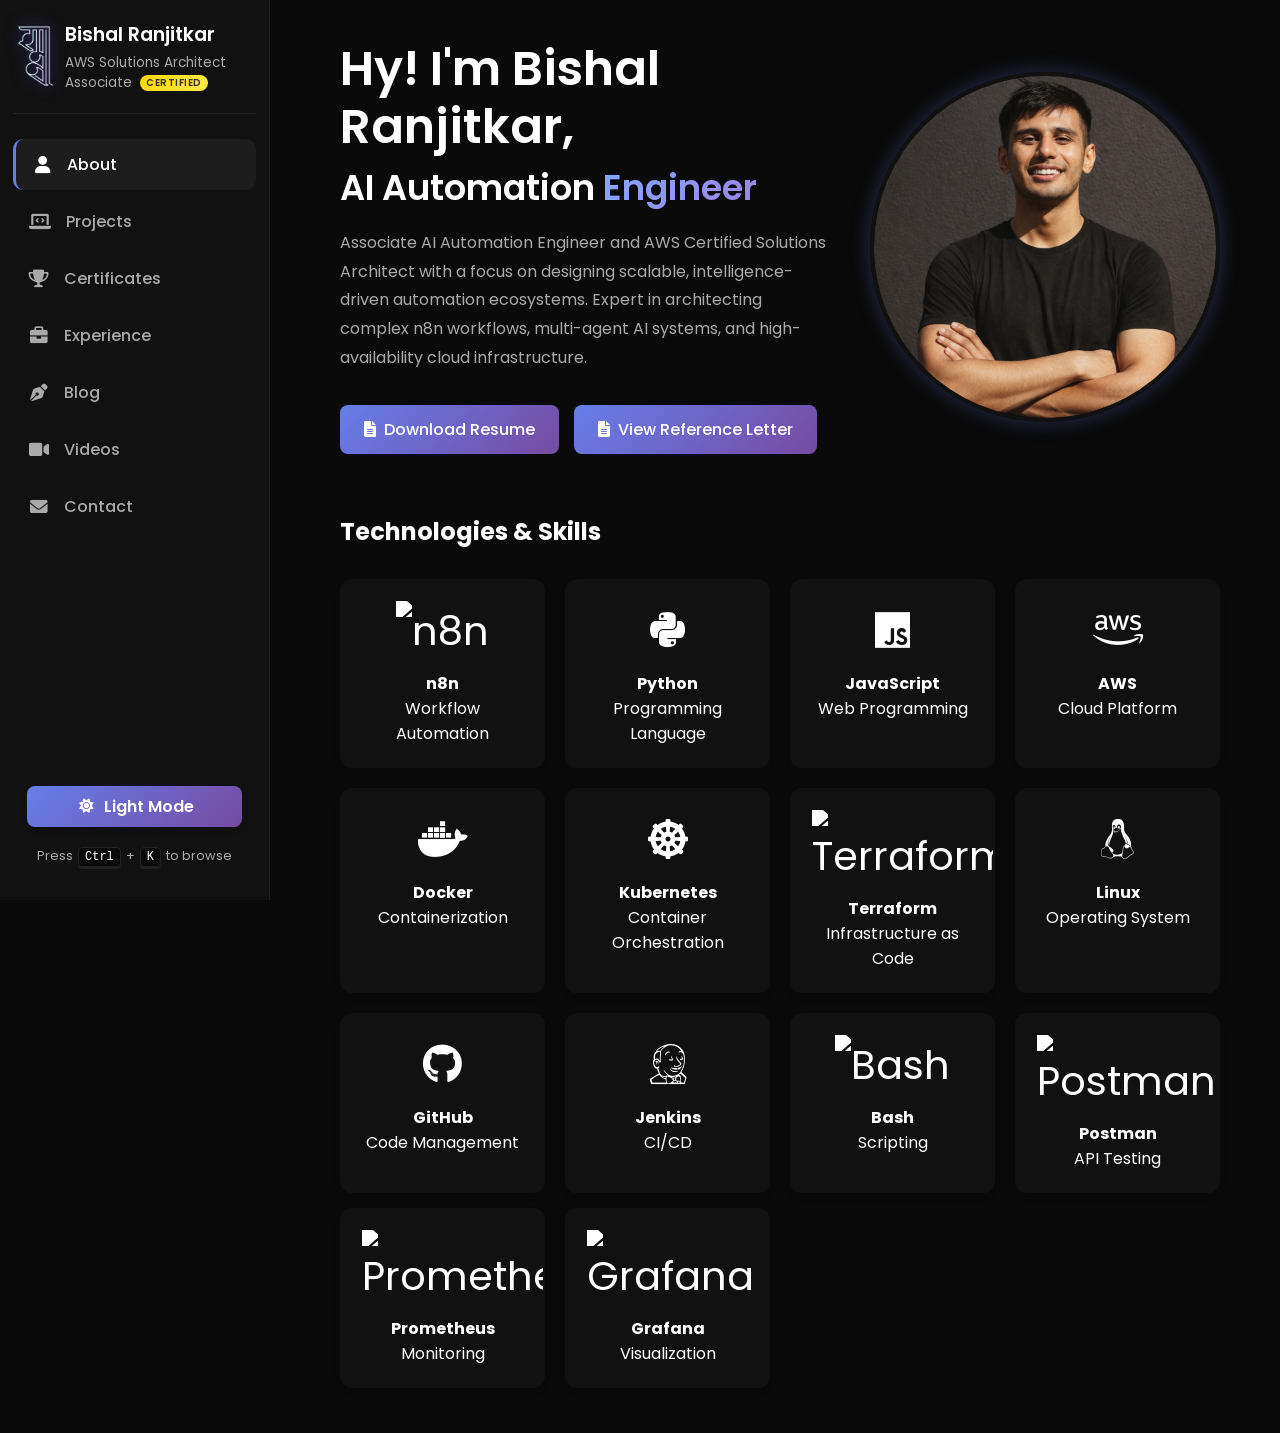
==== index.html @ 252f48b5 "made logo clicable" ====
<!DOCTYPE html>
<html lang="en" data-theme="dark">

<head>
  <meta charset="UTF-8" />
  <meta name="viewport" content="width=device-width, initial-scale=1.0" />
  <title>Bishal Ranjitkar - Portfolio</title>
  <link rel="preconnect" href="https://fonts.googleapis.com" />
  <link rel="preconnect" href="https://fonts.gstatic.com" crossorigin />
  <link href="https://fonts.googleapis.com/css2?family=Poppins:wght@300;400;500;600;700&display=swap"
    rel="stylesheet" />
  <link rel="icon" type="image/png" href="images/devops.png" />
  <link rel="stylesheet" href="https://cdnjs.cloudflare.com/ajax/libs/font-awesome/6.0.0-beta3/css/all.min.css" />
  <link rel="stylesheet" href="https://cdn.jsdelivr.net/npm/bootstrap-icons@1.11.3/font/bootstrap-icons.min.css" />
  <link href="https://cdn.jsdelivr.net/npm/@n8n/chat/dist/style.css" rel="stylesheet" />
  <link rel="stylesheet" href="style.css">
</head>

<body>
  <div class="container">
    <div class="mobile-menu-toggle">
      <button type="button" class="mobile-home-title" aria-label="Go to home">Bishal Ranjitkar</button>
      <i class="fa-solid fa-bars menu-icon" role="button" tabindex="0" aria-label="Open menu"></i>
    </div>

    <nav class="sidebar">
      <a href="#about" class="profile" aria-label="Go to home">
        <img src="images/logo.png" alt="Logo" class="profile-logo" />
        <div class="profile-info">
          <h2>Bishal Ranjitkar</h2>
          <p>AWS Solutions Architect Associate <span class="certified-tag">Certified</span></p>
        </div>
      </a>

      <div class="nav-item active" data-section="about" aria-label="About">
        <i class="fa-solid fa-user icon"></i>About
      </div>
      <div class="nav-item" data-section="projects" aria-label="Projects">
        <i class="fa-solid fa-laptop-code icon"></i>Projects
      </div>

      <div class="nav-item" data-section="certificates" aria-label="Certificates">
        <i class="fa-solid fa-trophy icon"></i>Certificates
      </div>
      <div class="nav-item" data-section="experience" aria-label="Experience">
        <i class="fa-solid fa-briefcase icon"></i>Experience
      </div>
      <div class="nav-item" data-section="blog" aria-label="Blog">
        <i class="fa-solid fa-pen-nib icon"></i>Blog
      </div>
      <div class="nav-item" data-section="videos" aria-label="Videos">
        <i class="fa-solid fa-video icon"></i>Videos
      </div>
      <div class="nav-item" data-section="contact" aria-label="Contact">
        <i class="fa-solid fa-envelope icon"></i>Contact
      </div>

      <div class="nav-item" id="theme-toggle">
        <i class="bi bi-brightness-high-fill icon"></i>
        <span id="theme-text">Light Mode</span>
      </div>

      <div class="sidebar-footer">
        <p>Press <kbd>Ctrl</kbd> + <kbd>K</kbd> to browse</p>
      </div>

    </nav>

    <main class="main-content">
      <section id="about" class="section active">
        <div class="hero">
          <div class="hero-text">
            <h1>
              <span class="intro-line">Hy! I'm Bishal Ranjitkar,</span><br />
              <span class="title-line">AI Automation <span class="highlight">Engineer</span></span>
            </h1>
            <p>
              Associate AI Automation Engineer and AWS Certified Solutions Architect with a focus on designing scalable,
              intelligence-driven automation ecosystems. Expert in architecting complex n8n workflows, multi-agent AI
              systems, and high-availability cloud infrastructure.

            </p>
            <div class="hero-buttons">
              <a href="docs/Bishal Ranjitkar resume.pdf" class="btn btn-primary" target="_blank"
                rel="noopener noreferrer">
                <i class="fa-solid fa-file-lines"></i> Download Resume
              </a>

              <a href="docs/reference_letter.pdf" class="btn btn-primary" target="_blank" rel="noopener noreferrer">
                <i class="fa-solid fa-file-lines"></i> View Reference Letter
              </a>
            </div>
          </div>
          <img src="images/bishal.png" alt="Bishal Ranjitkar" class="hero-image" />
        </div>

        <div class="skills-section">
          <h3>Technologies & Skills</h3>
          <div class="skills-grid">

          </div>
        </div>
      </section>

      <section id="projects" class="section">
        <div class="section-header">
          <h2>Featured Projects</h2>
          <p>
            A collection of my recent work showcasing various technologies and
            creative solutions.
          </p>
        </div>

        <div class="projects-grid" id="projects-container">

        </div>
        <div class="load-more-btn" id="load-more-projects">
          <button>Load More</button>
        </div>
      </section>

      <section id="blog" class="section">
        <div class="section-header">
          <h2>Latest Blog Posts</h2>
          <p>Thoughts, tutorials, and insights from my development journey.</p>
        </div>

        <div class="blog-grid" id="blog-container">

        </div>
        <div class="load-more-btn" id="load-more-blog">
          <button>Load More</button>
        </div>
      </section>

      <section id="videos" class="section">
        <div class="section-header">
          <h2>Videos & Tutorials</h2>
          <p>Tutorials, news, and insights shared across various platforms.</p>
        </div>

        <div class="videos-grid" id="videos-container">

        </div>
        <div class="load-more-btn" id="load-more-videos">
          <button>Load More</button>
        </div>
      </section>

      <section id="experience" class="section">
        <div class="section-header">
          <h2>Work Experience</h2>
          <p>
            My professional journey and the amazing teams I've worked with.
          </p>
        </div>

        <div id="experience-container"></div>
      </section>

      <section id="certificates" class="section">
        <div class="section-header">
          <h2>Certifications</h2>
          <p>
            Professional certifications and achievements that validate my
            technical expertise.
          </p>
        </div>
        <div class="certificates-grid" id="certificates-container">

        </div>

        <div class="load-more-btn" id="load-more-certificates">
          <button>Load More</button>
        </div>
      </section>

      <section id="contact" class="section">
        <div class="section-header">
          <h2>Get In Touch</h2>
          <p>
            Let's connect and discuss opportunities, collaborations, or just
            chat about technology!
          </p>
        </div>

        <div class="contact-grid">

        </div>
      </section>
    </main>
  </div>

  <div class="skill-modal" id="skillModal">
    <div class="modal-content">
      <span class="close-modal">&times;</span>
      <div id="modalIcon" class="modal-icon"></div>
      <h3 id="modalTitle">Skill Title</h3>
      <p id="modalDescription">Skill description here.</p>
    </div>
  </div>

  <!-- Certificate Modal -->
  <div class="cert-modal" id="certModal">
    <div class="modal-content">
      <span class="close-modal">&times;</span>
      <h3 id="certModalTitle">Certificate Title</h3>
      <div class="cert-modal-issuer" id="certModalIssuer">Issuer Name</div>
      <div class="cert-modal-date" id="certModalDate">Issued Date</div>
      <div class="cert-modal-image-container">
        <img id="certModalImage" src="" alt="Certificate" />
      </div>
      <div class="cert-modal-buttons">
        <a id="certVerifyBtn" href="#" target="_blank" class="btn btn-primary">
          <i class="fa-solid fa-check-circle"></i> Verify Certificate
        </a>
      </div>
    </div>
  </div>

  <div class="cmd-overlay" id="cmdOverlay">
    <div class="cmd-palette">
      <input type="text" id="cmdInput" placeholder="Search or run a command..." />
      <div id="cmdList"></div>
    </div>
  </div>

  <script type="module">
    import { createChat } from 'https://cdn.jsdelivr.net/npm/@n8n/chat/dist/chat.bundle.es.js';

    createChat({
      webhookUrl: 'https://automation.recruitnepal.com/webhook/30bc5365-c735-4a92-a64c-c45c4dd62fd1/chat',
      title: 'Chat with Bishal\'s AI',
      subtitle: 'Ask me anything about my work!',
      initialMessages: [
        'Hi there! 👋 I\'m Bishal\'s AI assistant. How can I help you today?'
      ],
      showWelcomeScreen: true,
    });
  </script>
  <script src="script.js"></script>
  <div class="chat-label">AI chatbot here! 👋</div>
</body>

</html>
---- style.css ----
* {
  margin: 0;
  padding: 0;
  box-sizing: border-box;
}

/* --- THEME VARIABLES --- */
:root {
  /* Default Dark Mode */
  --bg-color: #0a0a0a;
  --secondary-bg: #111;
  --border-color: #222;
  --text-color: #fff;
  --secondary-text: #aaa;
  --highlight-color: #667eea;
  /* Button Gradient (Standard) */
  --accent-gradient: linear-gradient(135deg, #667eea 0%, #764ba2 100%);
  /* Text Gradient (Brighter for Dark Mode visibility) */
  --text-gradient: linear-gradient(135deg, #84a9ff 0%, #9c82e6 100%);
  --card-hover-shadow: rgba(118, 75, 162, 0.5);
  --button-text: #fff;
  /* n8n Chat Variables (WhatsApp Green Theme) */
  --chat--color--primary: #128C7E;
  --chat--color--secondary: #25D366;
  --chat--background-color: var(--bg-color);
  --chat--header--background: linear-gradient(135deg, #25D366 0%, #128C7E 100%);
  --chat--header--color: #fff;
  --chat--message--bot--background: var(--secondary-bg);
  --chat--message--bot--color: var(--text-color);
  --chat--message--user--background: #25D366;
  --chat--message--user--color: #fff;
  --chat--toggle--background: linear-gradient(135deg, #25D366 0%, #128C7E 100%);
  --chat--toggle--color: #fff;
  --chat--font-family: "Poppins", sans-serif;
}


/* Light Mode Overrides */
[data-theme="light"] {
  --bg-color: #f8f9fa;
  --secondary-bg: #ffffff;
  --border-color: #e2e8f0;
  --text-color: #2d3748;
  --secondary-text: #4a5568;
  --highlight-color: #4f46e5;
  /* In Light Mode, Text matches Button exactly */
  --accent-gradient: linear-gradient(135deg, #4f46e5 0%, #7c3aed 100%);
  --text-gradient: var(--accent-gradient);
  --card-hover-shadow: rgba(79, 70, 229, 0.2);
  --button-text: #fff;

  /* n8n Chat Variables (Light Override) */
  --chat--background-color: var(--bg-color);
  --chat--message--bot--background: var(--secondary-bg);
  --chat--message--message-bot--color: var(--text-color);
}

body {
  font-family: "Poppins", sans-serif;
  background-color: var(--bg-color);
  color: var(--text-color);
  overflow-x: hidden;
  transition: background-color 0.3s ease, color 0.3s ease;
}

.container {
  display: flex;
  min-height: 100vh;
}

.sidebar {
  width: 270px;
  background-color: var(--secondary-bg);
  padding: 20px 0;
  border-right: 1px solid var(--border-color);
  position: fixed;
  height: 100vh;
  overflow-y: auto;
  display: flex;
  flex-direction: column;
  align-items: center;
  transition: transform 0.3s ease-in-out, background-color 0.3s ease, border-color 0.3s ease;
}

.profile,
.nav-item:not(#theme-toggle) {
  width: 90%;
}

a.profile {
  text-decoration: none;
  color: inherit;
  cursor: pointer;
}

a.profile:focus-visible {
  outline: 2px solid var(--highlight-color);
  outline-offset: 4px;
  border-radius: 8px;
}

.profile {
  display: flex;
  align-items: center;
  margin-bottom: 25px;
  /* Added more space below profile */
  padding-bottom: 20px;
  border-bottom: 1px solid var(--border-color);
}

.profile-logo {
  width: 45px;
  height: 65px;
  /* Fixed height to match text roughly */
  object-fit: contain;
  margin-right: -8px;
  /* Pull text slightly closer if needed, or adjust */
  filter: drop-shadow(0 0 8px rgba(79, 70, 229, 0.8));
}

[data-theme="light"] .profile-logo {
  /* Use invert to make white text black, then apply a strong color filter to get the purple/blue brand color */
  filter: invert(30%) sepia(90%) saturate(3000%) hue-rotate(240deg) brightness(90%) contrast(110%);
}

.profile-info {
  flex: 1;
  margin-left: 15px;
}

.profile-info h2 {
  font-size: 1.2rem;
  font-weight: 600;
  margin-bottom: 4px;
}

.profile-info p {
  font-size: 0.85rem;
  color: var(--secondary-text);
}

.profile-info .certified-tag {
  margin-left: 4px;
  padding: 1px 6px;
  font-size: 0.6rem;
}

.nav-item {
  display: flex;
  align-items: center;
  padding: 13px 16px;
  margin-bottom: 6px;
  border-radius: 10px;
  cursor: pointer;
  transition: all 0.3s ease;
  font-size: 1rem;
  font-weight: 500;
  width: 90%;
  color: var(--secondary-text);
}

.nav-item:hover {
  background-color: rgba(255, 255, 255, 0.05);
  transform: translateX(4px);
  color: var(--text-color);
}

[data-theme="light"] .nav-item:hover {
  background-color: rgba(0, 0, 0, 0.05);
}

.nav-item.active {
  background-color: rgba(255, 255, 255, 0.05);
  color: var(--text-color);
  border-left: 3px solid var(--highlight-color);
}

[data-theme="light"] .nav-item.active {
  background-color: rgba(0, 0, 0, 0.05);
}

.nav-item .icon {
  margin-right: 15px;
  font-size: 1.1rem;
  min-width: 20px;
  text-align: center;
}

/* --- THEME TOGGLE BUTTON STYLES --- */
#theme-toggle {
  margin-top: auto;
  /* Push to bottom */
  margin-bottom: 20px;
  /* Space from bottom edge */
  width: 80%;
  /* Slightly narrower than full width for button look */
  background: var(--accent-gradient);
  /* Gradient background */
  color: #fff !important;
  /* Force white text */
  border: none;
  border-radius: 8px;
  /* Rounded corners */
  justify-content: center;
  /* Center text */
  padding: 8px 16px;
  align-self: center;
  /* Center in sidebar */
  box-shadow: 0 4px 6px rgba(0, 0, 0, 0.1);
  font-weight: 600;
}

#theme-toggle:hover {
  transform: translateY(-2px);
  box-shadow: 0 5px 15px rgba(102, 126, 234, 0.4);
  background: var(--accent-gradient);
  color: #fff;
}

#theme-toggle .icon {
  color: #fff !important;
  margin-right: 8px;
  font-size: 0.9rem;
}

[data-theme="light"] #theme-toggle:hover {
  background: var(--accent-gradient);
  color: #fff;
}

/* --- SIDEBAR FOOTER (CTRL + K Hint) --- */
.sidebar-footer {
  padding-bottom: 15px;
  width: 100%;
  text-align: center;
  font-size: 0.8rem;
  color: var(--secondary-text);
}

.sidebar-footer kbd {
  background-color: var(--bg-color);
  border: 1px solid var(--border-color);
  border-radius: 4px;
  padding: 2px 6px;
  font-family: "Consolas", monospace;
  font-size: 0.75rem;
  box-shadow: 0 2px 0 var(--border-color);
  margin: 0 2px;
  color: var(--text-color);
}

.main-content {
  flex: 1;
  margin-left: 280px;
  padding: 40px 60px;
  transition: margin-left 0.3s ease;
}

.section {
  display: none;
  animation: fadeIn 0.8s ease-in-out;
  scroll-margin-top: 80px;
}

.section.active {
  display: block;
}

@keyframes fadeIn {
  from {
    opacity: 0;
    transform: translateY(20px);
  }

  to {
    opacity: 1;
    transform: translateY(0);
  }
}

@keyframes float {
  0% {
    transform: translateY(0);
  }

  50% {
    transform: translateY(20px);
  }

  100% {
    transform: translateY(0);
  }
}

.hero {
  display: flex;
  align-items: center;
  justify-content: space-between;
  margin-bottom: 60px;
  gap: 40px;
  flex-wrap: wrap-reverse;
}

.hero-text {
  flex: 1;
  min-width: 300px;
}

.hero h1 {
  font-size: 3rem;
  font-weight: 600;
  line-height: 1.2;
  margin-bottom: 1rem;
}

.hero h1 .intro-line {
  font-size: 3rem;
}

.hero h1 .title-line {
  font-size: 2.2rem;
  display: inline-block;
  margin-top: 0.3rem;

}

/* UPDATED: Uses --text-gradient for brightness control */
.hero .highlight {
  background: var(--text-gradient);
  -webkit-background-clip: text;
  -webkit-text-fill-color: transparent;
  background-clip: text;
}

.hero p {
  font-size: 1rem;
  color: var(--secondary-text);
  line-height: 1.8;
  max-width: 600px;
  margin-bottom: 2rem;
  text-align: left;
}

.hero-buttons {
  display: flex;
  gap: 15px;
  margin-top: 2rem;
  flex-wrap: wrap;
}

.btn {
  display: inline-flex;
  align-items: center;
  padding: 12px 24px;
  border-radius: 8px;
  font-weight: 500;
  text-decoration: none;
  transition: all 0.3s ease;
  font-size: 1rem;
}

.btn i {
  margin-right: 8px;
}

.btn-primary {
  background: var(--accent-gradient);
  color: #fff;
  border: none;
}

.btn-secondary {
  background-color: transparent;
  border: 2px solid var(--highlight-color);
  color: var(--highlight-color);
}

.btn-primary:hover {
  box-shadow: 0 5px 15px rgba(102, 126, 234, 0.4);
  transform: translateY(-2px);
}

.btn-secondary:hover {
  background-color: var(--highlight-color);
  color: #fff;
  transform: translateY(-2px);
}

.hero-image {
  width: 350px;
  height: 350px;
  border-radius: 50%;
  object-fit: cover;
  border: 4px solid var(--secondary-bg);
  box-shadow: 0 0 20px rgba(102, 126, 234, 0.3);
  animation: float 4s ease-in-out infinite;
}

.skills-section {
  margin-top: 60px;
}

.skills-section h3 {
  font-size: 1.5rem;
  margin-bottom: 30px;
  color: var(--text-color);
}

.skills-grid {
  display: grid;
  grid-template-columns: repeat(4, 1fr);
  gap: 20px;
}

.skill-card {
  background-color: var(--secondary-bg);
  padding: 20px;
  border-radius: 12px;
  border: 2px solid transparent;
  text-align: center;
  cursor: pointer;
  position: relative;
  transition: all 0.3s ease;
  z-index: 0;
  overflow: hidden;
  box-shadow: 0 4px 6px rgba(0, 0, 0, 0.1);
}

.skill-card::before {
  content: "";
  position: absolute;
  inset: 0;
  border-radius: 12px;
  padding: 2px;
  background: linear-gradient(135deg, #667eea, #764ba2);
  -webkit-mask: linear-gradient(#fff 0 0) content-box,
    linear-gradient(#fff 0 0);
  -webkit-mask-composite: xor;
  mask: linear-gradient(#fff 0 0) content-box,
    linear-gradient(#fff 0 0);
  mask-composite: exclude;
  mask-composite: exclude;
  z-index: -1;
  opacity: 0;
  transition: opacity 0.4s ease;
}

.skill-card:hover::before {
  opacity: 1;
}

.skill-card:hover {
  transform: translateY(-5px);
  box-shadow: 0 0 25px var(--card-hover-shadow);
}

.skill-card .icon {
  font-size: 2.5rem;
  margin-bottom: 10px;
  transition: transform 0.3s ease;
}

[data-theme="dark"] .skill-card .icon i,
[data-theme="dark"] .skill-card .icon img {
  filter: brightness(0) invert(1);
}

[data-theme="light"] .skill-card .icon i,
[data-theme="light"] .skill-card .icon img {
  filter: brightness(0);
  color: #000;
}

.skill-card:hover .icon {
  transform: scale(1.1);
}

.skill-modal {
  display: none;
  position: fixed;
  top: 0;
  left: 0;
  right: 0;
  bottom: 0;
  background: rgba(0, 0, 0, 0.7);
  justify-content: center;
  align-items: center;
  z-index: 2000;
  padding: 20px;
}

.skill-modal.active {
  display: flex;
  animation: simpleFade 0.3s ease;
}

.modal-content {
  background-color: var(--secondary-bg);
  border-radius: 16px;
  padding: 30px;
  max-width: 500px;
  width: 100%;
  text-align: center;
  position: relative;
  border: none;
  overflow: hidden;
  z-index: 0;
  box-shadow: 0 0 25px var(--card-hover-shadow);
  animation: simpleFade 0.3s ease;
  color: var(--text-color);
}

.modal-icon {
  font-size: 5rem;
  /* Increased from 3rem */
  margin-bottom: 20px;
  display: flex;
  justify-content: center;
  align-items: center;
  transition: transform 0.3s ease;
}

.modal-icon img,
.modal-icon svg {
  width: 80px;
  /* Force image scaling */
  height: 80px;
}

[data-theme="dark"] .modal-icon i,
[data-theme="dark"] .modal-icon img {
  filter: brightness(0) invert(1);
}

[data-theme="light"] .modal-icon i,
[data-theme="light"] .modal-icon img {
  filter: brightness(0);
  color: #000;
}

.modal-content h3 {
  font-size: 1.5rem;
  margin-bottom: 10px;
}

.modal-content p {
  color: var(--secondary-text);
  font-size: 0.95rem;
  line-height: 1.6;
}

/* --- CERTIFICATE MODAL STYLES --- */
.cert-modal {
  display: none;
  position: fixed;
  top: 0;
  left: 0;
  right: 0;
  bottom: 0;
  background: rgba(0, 0, 0, 0.8);
  justify-content: center;
  align-items: center;
  z-index: 2000;
  padding: 20px;
}

.cert-modal.active {
  display: flex;
  animation: simpleFade 0.3s ease;
}

.cert-modal .modal-content {
  max-width: 500px;
  max-height: 85vh;
  overflow-y: auto;
}

.cert-modal-issuer {
  color: var(--highlight-color);
  font-weight: 500;
  margin-bottom: 5px;
}

.cert-modal-date {
  font-size: 0.85rem;
  color: var(--secondary-text);
  margin-bottom: 20px;
}

.cert-modal-image-container {
  width: 100%;
  margin-bottom: 25px;
  background: #000;
  border-radius: 8px;
  overflow: hidden;
  border: 1px solid var(--border-color);
}

.cert-modal-image-container img {
  width: 100%;
  height: auto;
  max-height: 350px;
  display: block;
  object-fit: contain;
}

.cert-modal-buttons {
  display: flex;
  justify-content: center;
}

.close-modal {
  position: absolute;
  top: 12px;
  right: 16px;
  font-size: 1.3rem;
  color: var(--secondary-text);
  cursor: pointer;
  transition: color 0.2s ease;
}

.close-modal:hover {
  color: var(--highlight-color);
}

@keyframes slideUp {
  from {
    transform: translateY(20px);
    opacity: 0;
  }

  to {
    transform: translateY(0);
    opacity: 1;
  }
}

@keyframes simpleFade {
  from {
    opacity: 0;
  }

  to {
    opacity: 1;
  }
}

.projects-grid,
.certificates-grid,
.blog-grid {
  display: grid;
  grid-template-columns: repeat(auto-fit, minmax(320px, 1fr));
  gap: 30px;
  margin-top: 30px;
}

.project-card.hidden,
.certificate-card.hidden,
.blog-card.hidden {
  display: none;
}

.project-card,
.certificate-card,
.blog-card {
  background-color: var(--secondary-bg);
  border-radius: 15px;
  overflow: hidden;
  border: 1px solid var(--border-color);
  transition: all 0.4s ease;
  cursor: pointer;
  text-decoration: none;
  color: inherit;
  display: flex;
  flex-direction: column;
  height: 100%;
  position: relative;
  box-shadow: 0 4px 6px rgba(0, 0, 0, 0.05);
}

.project-card {
  cursor: default;
}

.project-card:hover,
.certificate-card:hover,
.blog-card:hover {
  transform: translateY(-8px);
  border-color: var(--highlight-color);
  box-shadow: 0 20px 40px rgba(0, 0, 0, 0.1);
}

.project-image {
  width: 100%;
  height: 200px;
  display: flex;
  align-items: center;
  justify-content: center;
  position: relative;
  overflow: hidden;
  background-color: #000;
}

.project-image img {
  width: 100%;
  height: 100%;
  object-fit: cover;
  transition: transform 0.4s ease;
}

.project-card>a {
  display: block;
  text-decoration: none;
  color: inherit;
}

.project-card>a:hover .project-image img {
  transform: scale(1.05);
}

.project-content {
  padding: 25px;
  display: flex;
  flex-direction: column;
  flex-grow: 1;
}

.project-title {
  font-size: 1.25rem;
  font-weight: 600;
  margin-bottom: 10px;
}

.project-description {
  font-size: 0.875rem;
  color: var(--secondary-text);
  line-height: 1.6;
  margin-bottom: 15px;
  flex-grow: 1;
}

.project-tech {
  display: flex;
  flex-wrap: wrap;
  gap: 8px;
}

.tech-tag {
  background-color: var(--bg-color);
  border: 1px solid var(--border-color);
  color: var(--secondary-text);
  padding: 4px 12px;
  border-radius: 20px;
  font-size: 0.75rem;
  white-space: nowrap;
}

.project-buttons {
  display: flex;
  gap: 10px;
  margin-top: 15px;
  padding-top: 15px;
  border-top: 1px solid var(--border-color);
}

.btn-small {
  padding: 8px 16px;
  font-size: 0.85rem;
  flex-grow: 1;
  justify-content: center;
}

.blog-grid {
  display: grid;
  grid-template-columns: repeat(auto-fit, minmax(280px, 1fr));
  gap: 30px;
  margin-top: 30px;
}

.blog-card {
  background-color: var(--secondary-bg);
  border-radius: 12px;
  padding: 25px;
  border: 1px solid var(--border-color);
  transition: all 0.3s ease;
  cursor: pointer;
  display: flex;
  flex-direction: column;
  height: 100%;
}

.blog-card:hover {
  transform: translateY(-5px);
  border-color: var(--highlight-color);
}

.blog-date {
  color: var(--highlight-color);
  font-size: 0.75rem;
  margin-bottom: 10px;
}

.blog-title {
  font-size: 1.125rem;
  font-weight: 600;
  margin-bottom: 12px;
  line-height: 1.3;
}

.blog-excerpt {
  color: var(--secondary-text);
  font-size: 0.875rem;
  line-height: 1.5;
  margin-bottom: 15px;
  flex-grow: 1;
}

.read-more {
  color: var(--highlight-color);
  font-size: 0.8125rem;
  text-decoration: none;
  font-weight: 500;
  display: inline-block;
  margin-top: auto;
}

.videos-grid {
  display: grid;
  grid-template-columns: repeat(auto-fit, minmax(300px, 1fr));
  gap: 30px;
  margin-top: 30px;
}

.video-card {
  background-color: var(--secondary-bg);
  border-radius: 15px;
  overflow: hidden;
  border: 1px solid var(--border-color);
  transition: all 0.4s ease;
  display: flex;
  flex-direction: column;
  height: 100%;
}

.video-card:hover {
  transform: translateY(-8px);
  border-color: var(--highlight-color);
  box-shadow: 0 20px 40px rgba(0, 0, 0, 0.1);
}

.video-image {
  position: relative;
  width: 100%;
  height: 200px;
  overflow: hidden;
  background-color: #000;
}

.video-image img {
  width: 100%;
  height: 100%;
  object-fit: cover;
  transition: transform 0.4s ease;
}

.video-card:hover .video-image img {
  transform: scale(1.05);
}

.video-overlay {
  position: absolute;
  top: 0;
  left: 0;
  width: 100%;
  height: 100%;
  background: rgba(0, 0, 0, 0.4);
  display: flex;
  justify-content: center;
  align-items: center;
  opacity: 0;
  transition: opacity 0.3s ease;
}

.video-card:hover .video-overlay {
  opacity: 1;
}

.video-overlay i {
  color: #fff;
  font-size: 3rem;
  filter: drop-shadow(0 0 10px rgba(0, 0, 0, 0.5));
}

.video-platform-tag {
  position: absolute;
  bottom: 10px;
  left: 10px;
  background: rgba(0, 0, 0, 0.7);
  color: #fff;
  padding: 4px 10px;
  border-radius: 6px;
  font-size: 0.75rem;
  display: flex;
  align-items: center;
  gap: 6px;
  z-index: 2;
  backdrop-filter: blur(4px);
  border: 1px solid rgba(255, 255, 255, 0.1);
}

.video-platform-tag i {
  font-size: 0.9rem;
}

.video-content {
  padding: 20px;
  display: flex;
  flex-direction: column;
  flex-grow: 1;
}

.video-type-tag {
  color: var(--highlight-color);
  font-size: 0.75rem;
  font-weight: 600;
  text-transform: uppercase;
  letter-spacing: 1px;
  margin-bottom: 8px;
}

.video-title {
  font-size: 1.2rem;
  font-weight: 600;
  margin-bottom: 10px;
  line-height: 1.4;
}

.video-description {
  font-size: 0.9rem;
  color: var(--secondary-text);
  line-height: 1.6;
}

.experience-timeline {
  margin-top: 30px;
  position: relative;
  padding-left: 20px;
}

.experience-timeline::before {
  content: "";
  position: absolute;
  top: 0;
  left: 27px;
  width: 2px;
  height: 100%;
  background: linear-gradient(180deg, var(--highlight-color) 0%, var(--border-color) 100%);
  animation: timelineGrow 1s ease-out forwards;
  transform-origin: top;
}

@keyframes timelineGrow {
  from {
    transform: scaleY(0);
    opacity: 0;
  }

  to {
    transform: scaleY(1);
    opacity: 1;
  }
}

.timeline-item {
  display: flex;
  margin-bottom: 50px;
  position: relative;
  opacity: 0;
  transform: translateY(30px) scale(0.95);
  transition: opacity 0.6s ease, transform 0.6s ease;
}

.timeline-item.animate-in {
  opacity: 1;
  transform: translateY(0) scale(1);
}



.timeline-item:nth-child(1) {
  transition-delay: 0.1s;
}

.timeline-item:nth-child(2) {
  transition-delay: 0.2s;
}

.timeline-item:nth-child(3) {
  transition-delay: 0.3s;
}

.timeline-dot {
  width: 14px;
  height: 14px;
  background-color: var(--highlight-color);
  border-radius: 50%;
  position: absolute;
  left: 20px;
  top: 6px;
  z-index: 2;
  border: 3px solid var(--bg-color);
  transition: all 0.3s ease;
  box-shadow: 0 0 0 0 rgba(102, 126, 234, 0.4);
}

.timeline-item:hover .timeline-dot {
  transform: scale(1.2);
  box-shadow: 0 0 0 8px rgba(102, 126, 234, 0.1);
  animation: dotPulse 1.5s ease-in-out infinite;
}

@keyframes dotPulse {

  0%,
  100% {
    box-shadow: 0 0 0 0 rgba(102, 126, 234, 0.4);
  }

  50% {
    box-shadow: 0 0 0 12px rgba(102, 126, 234, 0);
  }
}

.timeline-content {
  flex: 1;
  padding-left: 40px;
}

.job-title {
  font-size: 1.3rem;
  font-weight: 600;
  margin-bottom: 8px;
  color: var(--text-color);
  display: flex;
  align-items: center;
  gap: 10px;
  flex-wrap: wrap;
}

.job-type-tag {
  display: inline-block;
  background: linear-gradient(135deg, rgba(102, 126, 234, 0.15), rgba(118, 75, 162, 0.15));
  color: var(--highlight-color);
  padding: 4px 12px;
  border-radius: 20px;
  font-size: 0.7rem;
  font-weight: 600;
  text-transform: uppercase;
  letter-spacing: 0.5px;
  border: 1px solid var(--highlight-color);
}

.company {
  color: var(--highlight-color);
  font-size: 1.05rem;
  margin-bottom: 8px;
  font-weight: 500;
}

.job-duration {
  color: var(--secondary-text);
  font-size: 0.875rem;
  margin-bottom: 20px;
  font-weight: 400;
}

.job-description {
  color: var(--secondary-text);
  line-height: 1.6;
  font-size: 0.9rem;
}

.job-description-list {
  list-style: none;
  padding: 0;
  margin: 0;
  max-height: 0;
  opacity: 0;
  overflow: hidden;
  transition: max-height 0.5s ease-in-out, opacity 0.4s ease-in-out, margin-top 0.3s ease;
}

/* Expanded state - reveal description */
.timeline-item.expanded .job-description-list {
  max-height: 600px;
  opacity: 1;
  margin-top: 15px;
}

.job-bullet {
  color: var(--secondary-text);
  line-height: 1.8;
  font-size: 0.95rem;
  margin-bottom: 12px;
  padding-left: 24px;
  position: relative;
  opacity: 0;
  transform: translateX(-20px);
  animation: bulletFadeIn 0.5s ease forwards;
}

.job-bullet::before {
  content: "▸";
  position: absolute;
  left: 0;
  color: var(--highlight-color);
  font-weight: bold;
  font-size: 1.1rem;
}

@keyframes bulletFadeIn {
  from {
    opacity: 0;
    transform: translateX(-20px);
  }

  to {
    opacity: 1;
    transform: translateX(0);
  }
}

/* Ensure bullets animate when parent is visible */
.timeline-item.animate-in .job-bullet {
  animation: bulletFadeIn 0.5s ease forwards;
}

/* Expand/Collapse Indicator */
.expand-indicator {
  position: absolute;
  right: 15px;
  top: 10px;
  color: var(--highlight-color);
  font-size: 0.75rem;
  opacity: 0.6;
  transition: transform 0.3s ease, opacity 0.3s ease;
  pointer-events: none;
}

.timeline-item:hover .expand-indicator {
  opacity: 1;
}

.timeline-item.expanded .expand-indicator {
  transform: rotate(180deg);
}



.certificates-grid {
  display: grid;
  grid-template-columns: repeat(auto-fit, minmax(320px, 1fr));
  gap: 30px;
  margin-top: 30px;
}

.certificate-card {
  background-color: var(--secondary-bg);
  border-radius: 15px;
  border: 1px solid var(--border-color);
  transition: all 0.4s ease;
  cursor: pointer;
  text-decoration: none;
  color: inherit;
  display: flex;
  flex-direction: column;
  height: 100%;
  position: relative;
  padding: 30px;
  overflow: hidden;
}

.certificate-card:hover {
  transform: translateY(-8px);
  border-color: var(--highlight-color);
  box-shadow: 0 20px 40px rgba(0, 0, 0, 0.1);
}

.certificate-card::before {
  content: "";
  position: absolute;
  top: 0;
  left: 0;
  right: 0;
  height: 4px;
  background: var(--accent-gradient);
}

.certificate-header {
  display: flex;
  align-items: center;
  gap: 20px;
  margin-bottom: 20px;
}

.certificate-icon {
  width: 60px;
  height: 60px;
  background: var(--accent-gradient);
  border-radius: 15px;
  display: flex;
  align-items: center;
  justify-content: center;
  font-size: 2rem;
  flex-shrink: 0;
}

.certificate-info {
  flex: 1;
  display: flex;
  flex-direction: column;
}

.certificate-info h3 {
  font-size: 1.25rem;
  font-weight: 600;
  margin-bottom: 5px;
  color: var(--text-color);
}

.certified-tag {
  display: inline-block;
  background: linear-gradient(135deg, #ffd700 0%, #ffed4e 100%);
  color: #333;
  padding: 2px 8px;
  border-radius: 12px;
  font-size: 0.7rem;
  font-weight: 600;
  text-transform: uppercase;
  letter-spacing: 0.5px;
  margin-left: 2px;
  vertical-align: middle;
}

.certificate-issuer {
  color: var(--highlight-color);
  font-size: 0.9rem;
  font-weight: 500;
}

.certificate-date {
  color: var(--secondary-text);
  font-size: 0.8rem;
  margin-bottom: 20px;
}

.certificate-description {
  color: var(--secondary-text);
  font-size: 0.9rem;
  line-height: 1.6;
  margin-bottom: 25px;
  flex-grow: 1;
}

.certificate-skills {
  display: flex;
  flex-wrap: wrap;
  gap: 8px;
  margin-bottom: 20px;
  line-height: 1.2;
}

.certificate-skill-tag {
  background-color: var(--bg-color);
  color: var(--secondary-text);
  padding: 6px 14px;
  border-radius: 20px;
  font-size: 0.75rem;
  white-space: nowrap;
}

.certificate-links {
  display: flex;
  gap: 12px;
  margin-top: auto;
  padding-top: 15px;
  border-top: 1px solid var(--border-color);
}

.certificate-link {
  padding: 10px 18px;
  background-color: var(--bg-color);
  color: var(--text-color);
  text-decoration: none;
  border-radius: 8px;
  font-size: 0.8rem;
  transition: all 0.3s ease;
  display: flex;
  align-items: center;
  gap: 8px;
}

.certificate-link:hover {
  background-color: var(--highlight-color);
  color: #fff;
}

.certificate-badge {
  position: absolute;
  top: 20px;
  right: 20px;
  background: linear-gradient(135deg, #ffd700 0%, #ffed4e 100%);
  color: #333;
  padding: 5px 10px;
  border-radius: 6px;
  font-size: 0.7rem;
  font-weight: 600;
  text-transform: uppercase;
  letter-spacing: 0.5px;
}

.contact-grid {
  display: grid;
  grid-template-columns: repeat(auto-fit, minmax(220px, 1fr));
  gap: 20px;
  margin-top: 30px;
}

.contact-card {
  background-color: var(--secondary-bg);
  padding: 30px;
  border-radius: 15px;
  border: 1px solid var(--border-color);
  text-align: center;
  transition: all 0.3s ease;
  cursor: pointer;
  text-decoration: none;
  color: inherit;
  display: flex;
  flex-direction: column;
  align-items: center;
}

.contact-card:hover {
  transform: translateY(-8px);
  border-color: var(--highlight-color);
  box-shadow: 0 15px 30px rgba(102, 126, 234, 0.1);
}

.contact-card .icon {
  font-size: 2.5rem;
  margin-bottom: 20px;
  display: block;
  background: var(--accent-gradient);
  -webkit-background-clip: text;
  -webkit-text-fill-color: transparent;
  background-clip: text;
}

.contact-card .icon i {
  color: var(--text-color);
  background: none;
  -webkit-background-clip: unset;
  -webkit-text-fill-color: var(--text-color);
  background-clip: unset;
}

.contact-card h4 {
  font-size: 1.125rem;
  margin-bottom: 10px;
  font-weight: 600;
}

.contact-card p {
  color: var(--secondary-text);
  font-size: 0.875rem;
}

.section-header {
  margin-bottom: 40px;
}

.section-header h2 {
  font-size: 2.25rem;
  font-weight: 500;
  margin-bottom: 15px;
}

.section-header p {
  font-size: 1.125rem;
  color: var(--secondary-text);
  max-width: 600px;
}

.load-more-btn {
  display: flex;
  justify-content: center;
  margin-top: 40px;
}

.load-more-btn button {
  background: var(--secondary-bg);
  color: var(--highlight-color);
  border: 2px solid var(--highlight-color);
  padding: 12px 24px;
  border-radius: 8px;
  font-weight: 500;
  cursor: pointer;
  transition: all 0.3s ease;
  font-size: 1rem;
}

.load-more-btn button:hover {
  background: var(--highlight-color);
  color: #fff;
}

.mobile-menu-toggle {
  display: none;
}

.certificate-image-container img {
  display: block;
  width: 100%;
  height: auto;
  border-radius: 8px;
  box-shadow: 0 4px 10px rgba(0, 0, 0, 0.2);
}

/* --- COMMAND PALETTE STYLES (Updated for High Z-Index) --- */
.cmd-overlay {
  display: none;
  position: fixed;
  inset: 0;
  background: rgba(0, 0, 0, 0.6);
  backdrop-filter: blur(3px);
  justify-content: center;
  align-items: flex-start;
  padding-top: 10vh;
  z-index: 9999;
  /* Ensure top visibility */
  animation: fadeIn 0.2s ease;
}

.cmd-overlay.open {
  display: flex !important;
}

.cmd-palette {
  width: 500px;
  max-width: 90%;
  background: var(--secondary-bg);
  border: 1px solid var(--border-color);
  padding: 15px;
  border-radius: 12px;
  box-shadow: 0 20px 50px rgba(0, 0, 0, 0.3);
  display: flex;
  flex-direction: column;
}

#cmdInput {
  width: 100%;
  background: transparent;
  border: none;
  border-bottom: 1px solid var(--border-color);
  color: var(--text-color);
  font-size: 1rem;
  padding: 10px 5px;
  margin-bottom: 10px;
  font-family: inherit;
}

#cmdInput:focus {
  outline: none;
  border-bottom-color: var(--highlight-color);
}

#cmdList {
  max-height: 300px;
  overflow-y: auto;
}

.cmd-item {
  padding: 12px 15px;
  cursor: pointer;
  color: var(--secondary-text);
  border-radius: 8px;
  transition: all 0.2s ease;
  font-size: 0.95rem;
  display: flex;
  align-items: center;
  justify-content: space-between;
}

.cmd-item:hover {
  background-color: var(--bg-color);
  color: var(--text-color);
  padding-left: 20px;
}

.cmd-shortcut {
  font-size: 0.7rem;
  opacity: 0.5;
  border: 1px solid var(--border-color);
  padding: 2px 6px;
  border-radius: 4px;
}

@media (max-width: 1024px) {
  .container {
    flex-direction: column;
  }

  .mobile-menu-toggle {
    display: flex;
    position: fixed;
    top: 0;
    left: 0;
    width: 100%;
    height: 60px;
    background-color: var(--secondary-bg);
    border-bottom: 1px solid var(--border-color);
    z-index: 1001;
    justify-content: space-between;
    align-items: center;
    padding: 0 20px;
    cursor: default;
    font-weight: 600;
    gap: 12px;
  }

  .mobile-home-title {
    flex: 1;
    text-align: left;
    margin: 0;
    padding: 0;
    border: none;
    background: none;
    font: inherit;
    font-weight: 600;
    color: var(--text-color);
    cursor: pointer;
    min-width: 0;
  }

  .mobile-home-title:focus-visible {
    outline: 2px solid var(--highlight-color);
    outline-offset: 2px;
    border-radius: 4px;
  }

  .mobile-menu-toggle .menu-icon {
    font-size: 1.5rem;
    transition: transform 0.3s;
    cursor: pointer;
    flex-shrink: 0;
    padding: 8px;
    margin: -8px -8px -8px 0;
  }

  .sidebar {
    /* Sidebar settings: 60% width, right side */
    width: 60%;
    /* FIXED: Calculated height to fit exactly in viewport below the header */
    height: calc(100vh - 60px);
    min-height: 0;
    /* Reset min-height so it doesn't force overflow */
    position: fixed;
    top: 60px;
    left: auto;
    right: 0;
    padding: 0;
    /* Add padding at bottom to ensure button is safe */
    padding-bottom: 20px;
    z-index: 1000;
    background-color: var(--secondary-bg);
    border-right: none;
    border-left: 1px solid var(--border-color);
    box-shadow: -5px 0 15px rgba(0, 0, 0, 0.5);
    transform: translateX(100%);
    opacity: 0;
    pointer-events: none;
    transition: transform 0.3s ease-out, opacity 0.3s ease-out;
    overflow-x: hidden;
  }

  .sidebar.open {
    transform: translateX(0);
    opacity: 1;
    pointer-events: auto;
    overflow-y: auto;
  }

  /* Ensure profile and other nav items are centered in mobile view */
  .profile,
  .nav-item:not(#theme-toggle) {
    width: 100%;
  }

  .nav-item {
    width: 100%;
    padding: 15px 25px;
    margin-bottom: 0;
    /* FIX: Changed from flex-end to flex-start to align icons vertically */
    justify-content: flex-start;
    border-radius: 0;
  }

  /* --- MOBILE THEME TOGGLE UPDATE (Tightened bottom margin) --- */
  #theme-toggle {
    margin-top: 10px;
    /* Place below Contact button */
    margin-bottom: 30px;
    width: 90%;
    margin-left: auto;
    margin-right: auto;
  }

  .nav-item .icon {
    display: inline-block;
  }

  .nav-item:hover {
    transform: none;
  }

  .nav-item.active {
    border-left: 3px solid var(--highlight-color);
    border-right: none;
    border-bottom: none;
  }

  .profile {
    display: none;
  }

  /* Hide footer (Ctrl + K text) on mobile */
  .sidebar-footer {
    display: none;
  }

  .main-content {
    margin-left: 0;
    padding: 20px;
    padding-top: 80px;
  }

  .hero-buttons {
    justify-content: center;
  }
}

@media (max-width: 768px) {
  .hero {
    flex-direction: column;
    text-align: center;
  }

  .hero-text {
    margin-right: 0;
  }

  .hero p {
    text-align: center;
  }

  .hero h1 {
    font-size: 2.25rem;
  }

  .hero h1 .intro-line {
    font-size: 2.25rem;
  }

  .hero h1 .title-line {
    font-size: 1.6rem;
  }

  .hero-image {
    width: 250px;
    height: 250px;
  }

  .section-header h2 {
    font-size: 2rem;
  }

  .projects-grid,
  .blog-grid,
  .contact-grid,
  .certificates-grid {
    grid-template-columns: 1fr;
  }

  /* --- BEGIN MODIFICATION FOR HORIZONTAL BUTTONS --- */
  .job-title {
    flex-direction: column;
    align-items: flex-start;
    gap: 4px;
  }

  .hero-buttons {
    gap: 10px;
    /* Slight reduction in gap */
  }

  .hero-buttons a.btn {
    /* Force them to be side-by-side, sharing space */
    flex: 1 1 calc(50% - 10px);
    max-width: calc(50% - 10px);
    font-size: 0.9rem;
    /* Smaller text */
    padding: 10px 10px;
    /* Reduced padding */
    min-width: 140px;
    /* Minimum width to prevent them from becoming too small */
    justify-content: center;
    /* Center the content inside the button */
  }

  .hero-buttons a.btn i {
    margin-right: 5px;
    /* Reduced space before icon */
  }

  /* --- END MODIFICATION FOR HORIZONTAL BUTTONS --- */
}

@media (max-width: 500px) {
  .skills-grid {
    grid-template-columns: repeat(3, 1fr);
    gap: 10px;
  }

  .skill-card {
    padding: 15px 10px;
  }

  .skill-card h4 {
    font-size: 0.9rem;
    margin-bottom: 5px;
  }

  .skill-card p {
    font-size: 0.7rem;
  }

  .skill-card .icon {
    font-size: 2rem;
    margin-bottom: 5px;
  }
}

/* Added a more aggressive breakpoint for very small phones to ensure fit */
@media (max-width: 480px) {
  .hero-buttons a.btn {
    font-size: 0.8rem;
    /* Even smaller text for tiny screens */
    padding: 8px 8px;
    /* Further reduced padding */
    min-width: 120px;
  }
}

/* --- CHAT ICON ANIMATIONS --- */
@keyframes chat-bounce-pulse {
  0% {
    transform: translateY(0) scale(1);
    box-shadow: 0 5px 15px rgba(37, 211, 102, 0.4);
  }
  50% {
    transform: translateY(-12px) scale(1.1);
    box-shadow: 0 20px 35px rgba(37, 211, 102, 0.6);
  }
  100% {
    transform: translateY(0) scale(1);
    box-shadow: 0 5px 15px rgba(37, 211, 102, 0.4);
  }
}

/* Target the n8n chat toggle button */
.chat-window-wrapper .chat-window-toggle {
  background: linear-gradient(135deg, #25D366 0%, #128C7E 100%) !important;
  animation: chat-bounce-pulse 3s ease-in-out infinite !important;
  transition: transform 0.3s ease, background 0.3s ease, box-shadow 0.3s ease !important;
}

/* Pause animation on hover to allow standard hover effects or just for better UX */
.chat-window-wrapper .chat-window-toggle:hover {
  animation-play-state: paused !important;
  transform: scale(1.15) !important;
  background: linear-gradient(135deg, #25D366 0%, #075E54 100%) !important;
  box-shadow: 0 10px 25px rgba(37, 211, 102, 0.8) !important;
}

/* Hide "Powered by n8n" branding */
.chat-window-wrapper .chat-window-footer {
  display: none !important;
}

/* --- REFINED CHAT TOOLTIP --- */
.chat-label {
  position: fixed;
  bottom: 28px;
  right: 85px;
  background: white;
  color: #128C7E;
  padding: 6px 14px;
  border-radius: 12px;
  font-size: 0.8rem;
  font-weight: 600;
  box-shadow: 0 4px 15px rgba(0,0,0,0.15);
  z-index: 10000;
  white-space: nowrap;
  pointer-events: none;
  opacity: 0; /* Hidden by default */
  transform: translateX(10px);
  transition: opacity 0.3s ease, transform 0.3s ease;
  border: 1.5px solid #25D366;
  font-family: 'Poppins', sans-serif;
}

/* Tooltip arrow/tail */
.chat-label::after {
  content: '';
  position: absolute;
  top: 50%;
  right: -6px;
  transform: translateY(-50%) rotate(45deg);
  width: 10px;
  height: 10px;
  background: white;
  border-right: 1.5px solid #25D366;
  border-top: 1.5px solid #25D366;
}

/* Show when hovering via JS */
.chat-label.visible {
  opacity: 1;
  transform: translateX(0);
}

/* Hide chat label on mobile to keep it clean */
@media (max-width: 480px) {
  .chat-label {
    display: none;
  }
}
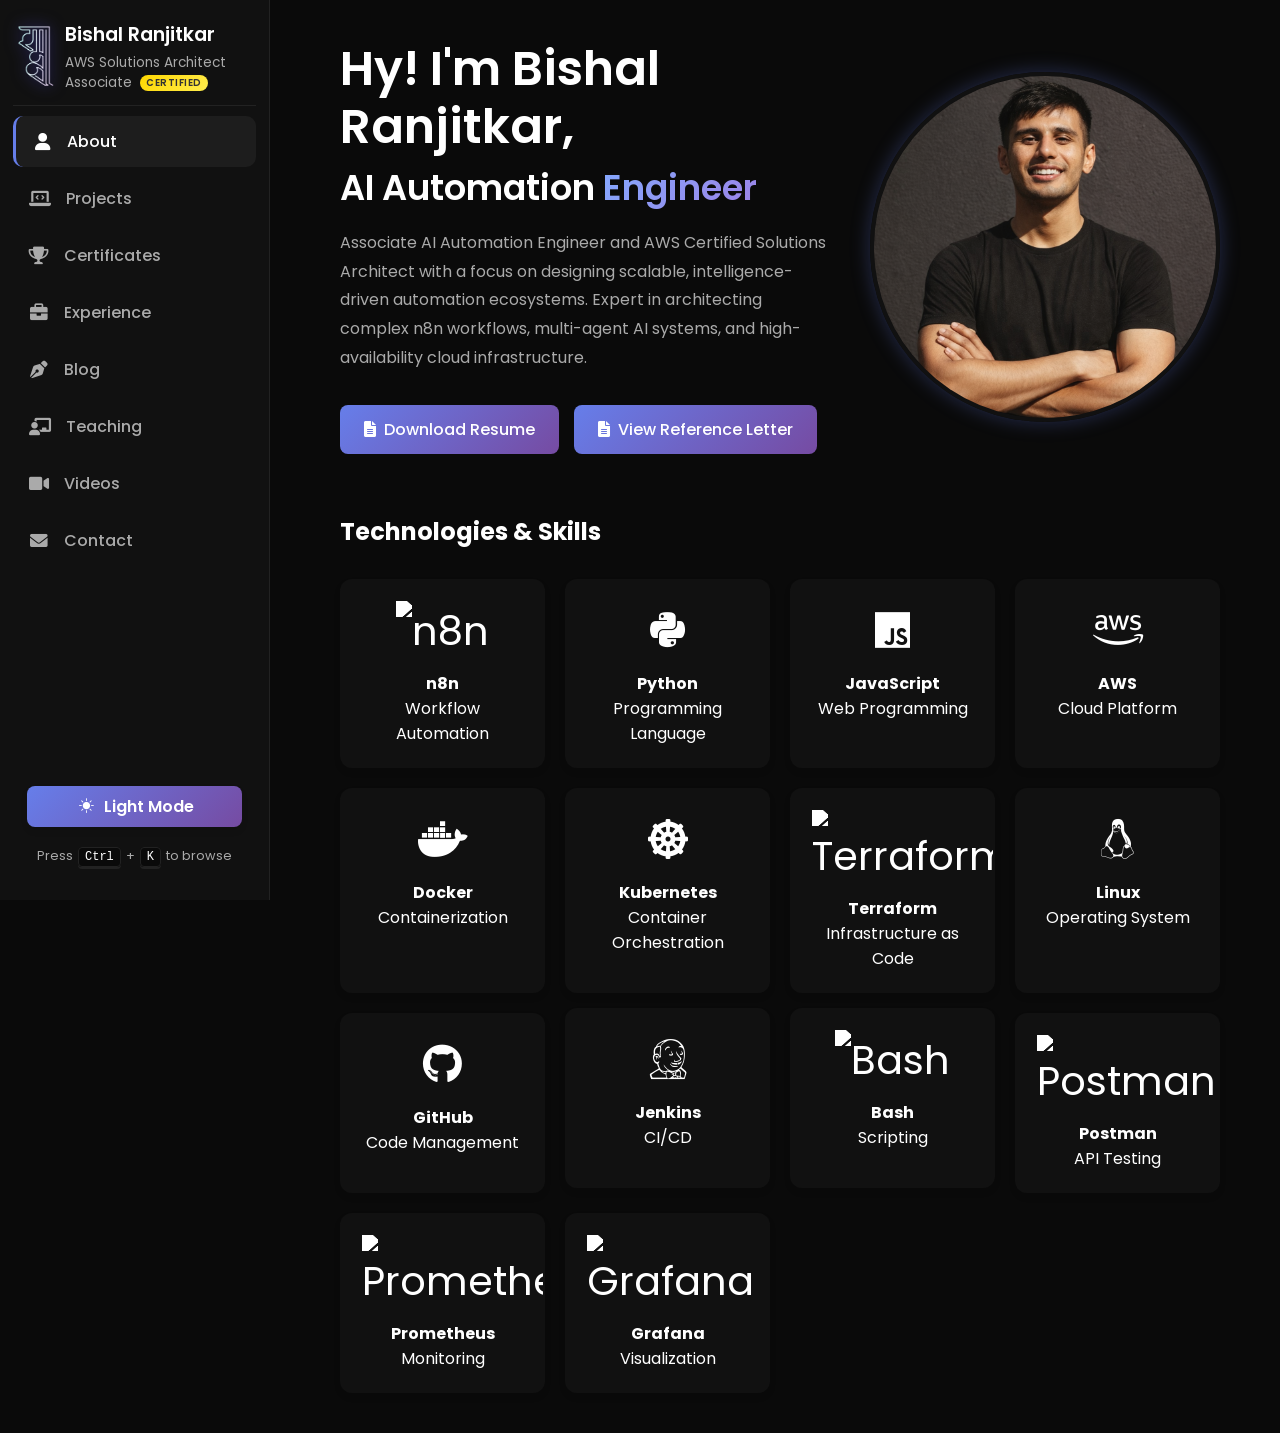
==== commit 4e40d775: "foxed" ====
--- a/index.html
+++ b/index.html
@@ -48,6 +48,9 @@
       <div class="nav-item" data-section="blog" aria-label="Blog">
         <i class="fa-solid fa-pen-nib icon"></i>Blog
       </div>
+      <div class="nav-item" data-section="teaching" aria-label="Teaching">
+        <i class="fa-solid fa-chalkboard-user icon"></i>Teaching
+      </div>
       <div class="nav-item" data-section="videos" aria-label="Videos">
         <i class="fa-solid fa-video icon"></i>Videos
       </div>
@@ -129,6 +132,20 @@
 
         </div>
         <div class="load-more-btn" id="load-more-blog">
+          <button>Load More</button>
+        </div>
+      </section>
+
+      <section id="teaching" class="section">
+        <div class="section-header">
+          <h2>Teaching & Guides</h2>
+          <p>Interactive courses and guides I built to help others learn AI, automation, and machine learning.</p>
+        </div>
+
+        <div class="blog-grid" id="teaching-container">
+
+        </div>
+        <div class="load-more-btn" id="load-more-teaching">
           <button>Load More</button>
         </div>
       </section>
--- a/style.css
+++ b/style.css
@@ -102,9 +102,8 @@
 .profile {
   display: flex;
   align-items: center;
-  margin-bottom: 25px;
-  /* Added more space below profile */
-  padding-bottom: 20px;
+  margin-bottom: 10px;
+  padding-bottom: 12px;
   border-bottom: 1px solid var(--border-color);
 }
 
@@ -184,6 +183,10 @@
   font-size: 1.1rem;
   min-width: 20px;
   text-align: center;
+}
+
+.nav-item[data-section="contact"] {
+  margin-bottom: 18px;
 }
 
 /* --- THEME TOGGLE BUTTON STYLES --- */
@@ -1608,8 +1611,8 @@
 
   /* --- MOBILE THEME TOGGLE UPDATE (Tightened bottom margin) --- */
   #theme-toggle {
-    margin-top: 10px;
-    /* Place below Contact button */
+    margin-top: 20px;
+    /* Space below Contact button */
     margin-bottom: 30px;
     width: 90%;
     margin-left: auto;
@@ -1845,4 +1848,568 @@
   .chat-label {
     display: none;
   }
+}
+
+/* --- BLOG POST PAGE --- */
+.blog-post-page {
+  --blog-body-text: #c8c8d0;
+  --blog-code-bg: #161618;
+  --blog-inline-code-bg: rgba(102, 126, 234, 0.12);
+  min-height: 100vh;
+  background-color: var(--bg-color);
+  color: var(--text-color);
+  transition: background-color 0.3s ease, color 0.3s ease;
+}
+
+[data-theme="light"] .blog-post-page {
+  --blog-body-text: #3d4858;
+  --blog-code-bg: #f1f5f9;
+  --blog-inline-code-bg: rgba(79, 70, 229, 0.08);
+}
+
+/* Header */
+.blog-post-header {
+  position: sticky;
+  top: 0;
+  z-index: 100;
+  display: flex;
+  align-items: center;
+  justify-content: space-between;
+  gap: 20px;
+  padding: 14px clamp(16px, 4vw, 32px);
+  background-color: rgba(17, 17, 17, 0.92);
+  border-bottom: 1px solid var(--border-color);
+  backdrop-filter: blur(12px);
+  -webkit-backdrop-filter: blur(12px);
+}
+
+[data-theme="light"] .blog-post-header {
+  background-color: rgba(255, 255, 255, 0.92);
+}
+
+.blog-post-brand {
+  display: flex;
+  align-items: center;
+  gap: 12px;
+  text-decoration: none;
+  color: inherit;
+  flex-shrink: 0;
+  min-width: 0;
+}
+
+.blog-post-brand:focus-visible {
+  outline: 2px solid var(--highlight-color);
+  outline-offset: 4px;
+  border-radius: 8px;
+}
+
+.blog-post-brand-logo {
+  width: 36px;
+  height: 52px;
+  object-fit: contain;
+  flex-shrink: 0;
+  filter: drop-shadow(0 0 8px rgba(79, 70, 229, 0.8));
+}
+
+[data-theme="light"] .blog-post-brand-logo {
+  filter: invert(30%) sepia(90%) saturate(3000%) hue-rotate(240deg) brightness(90%) contrast(110%);
+}
+
+.blog-post-brand-info {
+  min-width: 0;
+}
+
+.blog-post-brand-name {
+  display: block;
+  font-size: 1rem;
+  font-weight: 600;
+  line-height: 1.25;
+  margin-bottom: 2px;
+}
+
+.blog-post-brand-title {
+  font-size: 0.75rem;
+  color: var(--secondary-text);
+  line-height: 1.35;
+  margin: 0;
+}
+
+.blog-post-brand-info .certified-tag {
+  margin-left: 3px;
+  padding: 1px 5px;
+  font-size: 0.55rem;
+}
+
+.blog-post-header-actions {
+  display: flex;
+  align-items: center;
+  gap: 12px;
+  flex-shrink: 0;
+}
+
+.blog-post-back {
+  display: inline-flex;
+  align-items: center;
+  gap: 8px;
+  padding: 8px 14px;
+  border: 1px solid var(--border-color);
+  border-radius: 8px;
+  background-color: var(--bg-color);
+  color: var(--text-color);
+  text-decoration: none;
+  font-size: 0.875rem;
+  font-weight: 500;
+  transition: border-color 0.2s ease, color 0.2s ease, transform 0.2s ease;
+}
+
+.blog-post-back:hover {
+  border-color: var(--highlight-color);
+  color: var(--highlight-color);
+}
+
+.blog-post-back:focus-visible {
+  outline: 2px solid var(--highlight-color);
+  outline-offset: 2px;
+}
+
+.blog-post-back i {
+  font-size: 0.8rem;
+  color: var(--highlight-color);
+}
+
+/* Theme toggle matches sidebar #theme-toggle */
+.blog-post-theme-toggle {
+  display: inline-flex;
+  align-items: center;
+  justify-content: center;
+  gap: 8px;
+  padding: 8px 16px;
+  border: none;
+  border-radius: 8px;
+  background: var(--accent-gradient);
+  color: #fff;
+  font-family: "Poppins", sans-serif;
+  font-size: 0.875rem;
+  font-weight: 600;
+  cursor: pointer;
+  box-shadow: 0 4px 6px rgba(0, 0, 0, 0.1);
+  transition: transform 0.2s ease, box-shadow 0.2s ease;
+  white-space: nowrap;
+}
+
+.blog-post-theme-toggle:hover {
+  transform: translateY(-2px);
+  box-shadow: 0 5px 15px rgba(102, 126, 234, 0.4);
+}
+
+.blog-post-theme-toggle:focus-visible {
+  outline: 2px solid var(--highlight-color);
+  outline-offset: 2px;
+}
+
+.blog-post-theme-toggle .icon {
+  font-size: 0.9rem;
+  line-height: 1;
+}
+
+/* Article shell */
+.blog-post-container {
+  max-width: 720px;
+  margin: 0 auto;
+  padding: clamp(32px, 6vw, 56px) clamp(20px, 4vw, 28px) 80px;
+}
+
+.blog-post-meta {
+  color: var(--highlight-color);
+  font-size: 0.8125rem;
+  font-weight: 500;
+  letter-spacing: 0.02em;
+  margin-bottom: 14px;
+}
+
+.blog-post-container > h1 {
+  font-size: clamp(1.875rem, 4.5vw, 2.5rem);
+  font-weight: 700;
+  line-height: 1.2;
+  letter-spacing: -0.02em;
+  margin-bottom: 28px;
+  color: var(--text-color);
+}
+
+.blog-post-cover {
+  margin: 0 0 32px;
+  border-radius: 15px;
+  overflow: hidden;
+  border: 1px solid var(--border-color);
+  background-color: var(--secondary-bg);
+  box-shadow: 0 4px 6px rgba(0, 0, 0, 0.05);
+}
+
+.blog-post-cover img {
+  width: 100%;
+  height: auto;
+  display: block;
+}
+
+.blog-post-lead {
+  font-size: 1.125rem;
+  color: var(--blog-body-text);
+  line-height: 1.75;
+  margin-bottom: 36px;
+  padding-bottom: 28px;
+  border-bottom: 1px solid var(--border-color);
+}
+
+/* Table of contents */
+.blog-post-toc {
+  position: relative;
+  background-color: var(--secondary-bg);
+  border: 1px solid var(--border-color);
+  border-radius: 12px;
+  padding: 24px 28px;
+  margin-bottom: 44px;
+  box-shadow: 0 4px 6px rgba(0, 0, 0, 0.04);
+}
+
+.blog-post-toc::before {
+  content: "";
+  position: absolute;
+  top: 0;
+  left: 0;
+  right: 0;
+  height: 3px;
+  border-radius: 12px 12px 0 0;
+  background: var(--accent-gradient);
+}
+
+.blog-post-toc h2 {
+  font-size: 0.8125rem;
+  font-weight: 600;
+  text-transform: uppercase;
+  letter-spacing: 0.06em;
+  color: var(--text-color);
+  margin-bottom: 14px;
+}
+
+.blog-post-toc ul {
+  list-style: none;
+  padding: 0;
+  margin: 0;
+  display: grid;
+  gap: 4px;
+}
+
+.blog-post-toc li {
+  margin: 0;
+}
+
+.blog-post-toc a {
+  display: block;
+  padding: 6px 10px;
+  margin: 0 -10px;
+  border-radius: 6px;
+  color: var(--blog-body-text);
+  text-decoration: none;
+  font-size: 0.9375rem;
+  line-height: 1.5;
+  transition: color 0.2s ease, background-color 0.2s ease;
+}
+
+.blog-post-toc a:hover {
+  color: var(--highlight-color);
+  background-color: rgba(102, 126, 234, 0.08);
+}
+
+[data-theme="light"] .blog-post-toc a:hover {
+  background-color: rgba(79, 70, 229, 0.06);
+}
+
+.blog-post-toc a:focus-visible {
+  outline: 2px solid var(--highlight-color);
+  outline-offset: 1px;
+}
+
+/* Body typography */
+.blog-post-body {
+  font-size: 1.0625rem;
+  line-height: 1.78;
+}
+
+.blog-post-body h2 {
+  font-size: 1.5rem;
+  font-weight: 600;
+  line-height: 1.3;
+  margin: 48px 0 18px;
+  padding-top: 8px;
+  color: var(--text-color);
+  letter-spacing: -0.01em;
+}
+
+.blog-post-body h2:first-child {
+  margin-top: 0;
+}
+
+.blog-post-body h3 {
+  font-size: 1.125rem;
+  font-weight: 600;
+  line-height: 1.35;
+  margin: 32px 0 14px;
+  color: var(--text-color);
+}
+
+.blog-post-body p {
+  color: var(--blog-body-text);
+  font-size: inherit;
+  line-height: inherit;
+  margin-bottom: 1.25em;
+}
+
+.blog-post-body ul,
+.blog-post-body ol {
+  color: var(--blog-body-text);
+  font-size: inherit;
+  line-height: inherit;
+  margin: 0 0 1.25em 1.4em;
+  padding: 0;
+}
+
+.blog-post-body li {
+  margin-bottom: 0.5em;
+}
+
+.blog-post-body li::marker {
+  color: var(--highlight-color);
+}
+
+.blog-post-body strong {
+  color: var(--text-color);
+  font-weight: 600;
+}
+
+.blog-post-body a {
+  color: var(--highlight-color);
+  text-decoration: underline;
+  text-decoration-color: rgba(102, 126, 234, 0.4);
+  text-underline-offset: 3px;
+  transition: text-decoration-color 0.2s ease;
+}
+
+[data-theme="light"] .blog-post-body a {
+  text-decoration-color: rgba(79, 70, 229, 0.35);
+}
+
+.blog-post-body a:hover {
+  text-decoration-color: var(--highlight-color);
+}
+
+.blog-post-body a:focus-visible {
+  outline: 2px solid var(--highlight-color);
+  outline-offset: 2px;
+  border-radius: 2px;
+}
+
+/* Inline code */
+.blog-post-body code:not(pre code) {
+  font-family: "SF Mono", "Fira Code", "Cascadia Code", Consolas, monospace;
+  font-size: 0.875em;
+  padding: 0.15em 0.45em;
+  border-radius: 5px;
+  background-color: var(--blog-inline-code-bg);
+  color: var(--text-color);
+  border: 1px solid var(--border-color);
+}
+
+/* Example callouts */
+.blog-post-example {
+  background-color: var(--secondary-bg);
+  border: 1px solid var(--border-color);
+  border-left: 4px solid var(--highlight-color);
+  border-radius: 10px;
+  padding: 18px 22px;
+  margin: 20px 0 28px;
+  box-shadow: 0 2px 4px rgba(0, 0, 0, 0.04);
+}
+
+.blog-post-example .label {
+  display: inline-block;
+  font-size: 0.6875rem;
+  font-weight: 600;
+  color: #fff;
+  background: var(--accent-gradient);
+  text-transform: uppercase;
+  letter-spacing: 0.06em;
+  padding: 3px 10px;
+  border-radius: 4px;
+  margin-bottom: 10px;
+}
+
+.blog-post-example p {
+  font-size: 1rem;
+  color: var(--blog-body-text);
+  margin: 0;
+  line-height: 1.7;
+}
+
+.blog-post-example code {
+  font-family: "SF Mono", "Fira Code", Consolas, monospace;
+  font-size: 0.9375rem;
+  color: var(--text-color);
+}
+
+/* Code blocks */
+.blog-post-body pre {
+  background-color: var(--blog-code-bg);
+  border: 1px solid var(--border-color);
+  border-radius: 12px;
+  padding: 20px 22px;
+  overflow-x: auto;
+  margin: 20px 0 28px;
+  -webkit-overflow-scrolling: touch;
+}
+
+.blog-post-body pre code {
+  font-family: "SF Mono", "Fira Code", "Cascadia Code", Consolas, monospace;
+  font-size: 0.875rem;
+  color: var(--blog-body-text);
+  line-height: 1.65;
+  white-space: pre;
+  display: block;
+}
+
+/* Summary box */
+.blog-post-summary {
+  background: var(--secondary-bg);
+  border: 1px solid var(--border-color);
+  border-radius: 12px;
+  padding: 32px;
+  margin-top: 56px;
+  box-shadow: 0 4px 6px rgba(0, 0, 0, 0.04);
+}
+
+.blog-post-summary h2 {
+  margin-top: 0;
+  margin-bottom: 16px;
+  font-size: 1.375rem;
+  color: var(--text-color);
+}
+
+.blog-post-summary p,
+.blog-post-summary li {
+  color: var(--blog-body-text);
+}
+
+.blog-post-summary ul {
+  margin-bottom: 1.25em;
+}
+
+/* Footer nav */
+.blog-post-footer-nav {
+  margin-top: 48px;
+  padding-top: 28px;
+  border-top: 1px solid var(--border-color);
+}
+
+.blog-post-footer-nav a {
+  display: inline-flex;
+  align-items: center;
+  gap: 10px;
+  padding: 10px 18px;
+  border: 1px solid var(--border-color);
+  border-radius: 8px;
+  background-color: var(--secondary-bg);
+  color: var(--highlight-color);
+  text-decoration: none;
+  font-weight: 500;
+  font-size: 0.9375rem;
+  transition: border-color 0.2s ease, transform 0.2s ease, box-shadow 0.2s ease;
+}
+
+.blog-post-footer-nav a:hover {
+  border-color: var(--highlight-color);
+  transform: translateY(-2px);
+  box-shadow: 0 4px 12px rgba(102, 126, 234, 0.15);
+}
+
+.blog-post-footer-nav a:focus-visible {
+  outline: 2px solid var(--highlight-color);
+  outline-offset: 2px;
+}
+
+/* Responsive */
+@media (max-width: 640px) {
+  .blog-post-header {
+    flex-wrap: wrap;
+    gap: 12px;
+    padding: 12px 16px;
+  }
+
+  .blog-post-brand {
+    flex: 1;
+    min-width: 0;
+  }
+
+  .blog-post-brand-title {
+    font-size: 0.6875rem;
+  }
+
+  .blog-post-header-actions {
+    width: 100%;
+    justify-content: space-between;
+  }
+
+  .blog-post-back span {
+    display: none;
+  }
+
+  .blog-post-back {
+    padding: 8px 12px;
+  }
+
+  .blog-post-theme-toggle span {
+    display: none;
+  }
+
+  .blog-post-theme-toggle {
+    padding: 8px 12px;
+  }
+
+  .blog-post-container {
+    padding: 28px 16px 64px;
+  }
+
+  .blog-post-toc {
+    padding: 20px 18px;
+  }
+
+  .blog-post-body h2 {
+    font-size: 1.3rem;
+    margin-top: 40px;
+  }
+
+  .blog-post-body pre {
+    padding: 16px;
+    border-radius: 10px;
+  }
+
+  .blog-post-body pre code {
+    font-size: 0.8125rem;
+  }
+
+  .blog-post-summary {
+    padding: 24px 20px;
+  }
+}
+
+@media (prefers-reduced-motion: reduce) {
+  .blog-post-back,
+  .blog-post-theme-toggle,
+  .blog-post-footer-nav a,
+  .blog-post-toc a {
+    transition: none;
+  }
+
+  .blog-post-theme-toggle:hover,
+  .blog-post-footer-nav a:hover {
+    transform: none;
+  }
 }
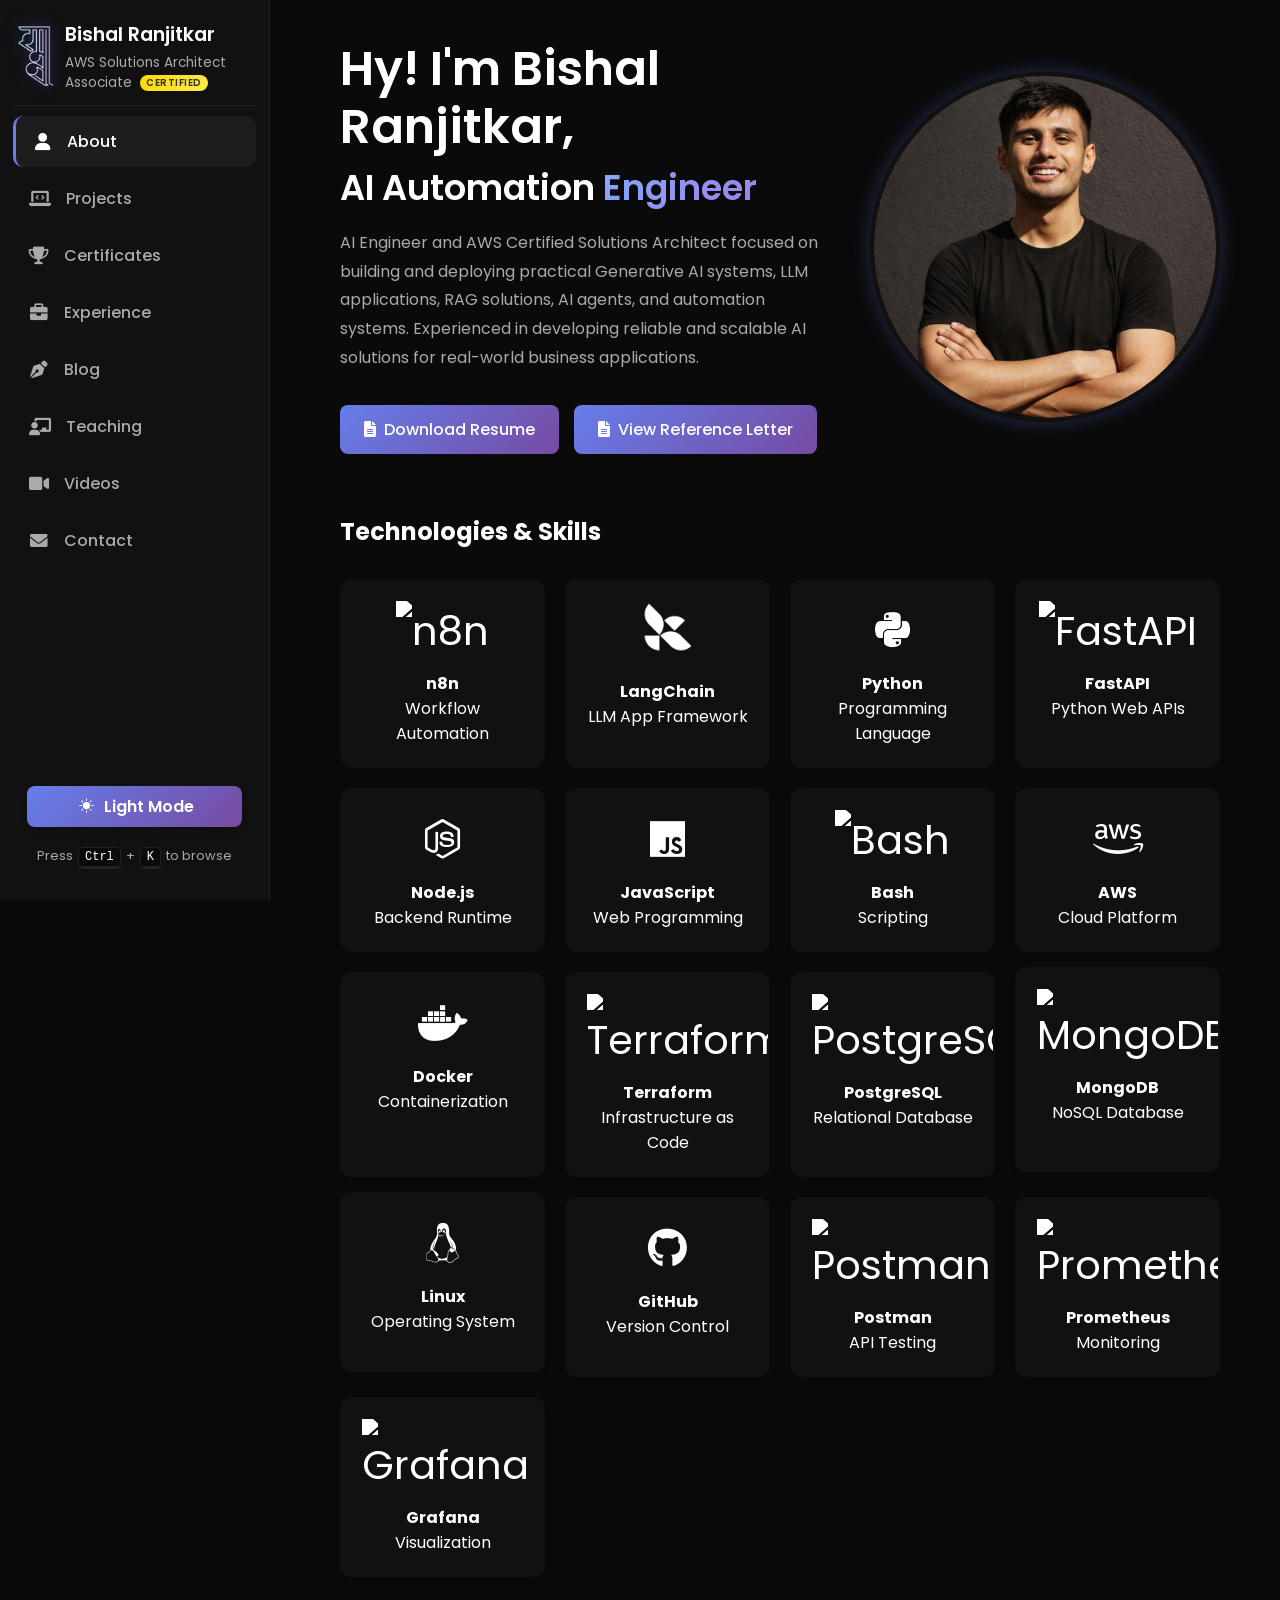
==== commit d69707b5: "new changes" ====
--- a/index.html
+++ b/index.html
@@ -78,10 +78,7 @@
               <span class="title-line">AI Automation <span class="highlight">Engineer</span></span>
             </h1>
             <p>
-              Associate AI Automation Engineer and AWS Certified Solutions Architect with a focus on designing scalable,
-              intelligence-driven automation ecosystems. Expert in architecting complex n8n workflows, multi-agent AI
-              systems, and high-availability cloud infrastructure.
-
+              AI Engineer and AWS Certified Solutions Architect focused on building and deploying practical Generative AI systems, LLM applications, RAG solutions, AI agents, and automation systems. Experienced in developing reliable and scalable AI solutions for real-world business applications.
             </p>
             <div class="hero-buttons">
               <a href="docs/Bishal Ranjitkar resume.pdf" class="btn btn-primary" target="_blank"
--- a/style.css
+++ b/style.css
@@ -19,18 +19,29 @@
   --text-gradient: linear-gradient(135deg, #84a9ff 0%, #9c82e6 100%);
   --card-hover-shadow: rgba(118, 75, 162, 0.5);
   --button-text: #fff;
-  /* n8n Chat Variables (WhatsApp Green Theme) */
+  /*
+   * Chat UI stays light in both site themes.
+   * Hardcoded so dark mode site colors do not leak into the widget.
+   */
   --chat--color--primary: #128C7E;
   --chat--color--secondary: #25D366;
-  --chat--background-color: var(--bg-color);
+  --chat--color-white: #ffffff;
+  --chat--color-light: #f2f4f8;
+  --chat--color-dark: #2d3748;
   --chat--header--background: linear-gradient(135deg, #25D366 0%, #128C7E 100%);
-  --chat--header--color: #fff;
-  --chat--message--bot--background: var(--secondary-bg);
-  --chat--message--bot--color: var(--text-color);
+  --chat--header--color: #ffffff;
+  --chat--body--background: #f2f4f8;
+  --chat--footer--background: #f2f4f8;
+  --chat--footer--color: #2d3748;
+  --chat--message--bot--background: #ffffff;
+  --chat--message--bot--color: #2d3748;
   --chat--message--user--background: #25D366;
-  --chat--message--user--color: #fff;
+  --chat--message--user--color: #ffffff;
+  --chat--input--background: #ffffff;
+  --chat--input--text-color: #2d3748;
+  --chat--input--container--background: #ffffff;
   --chat--toggle--background: linear-gradient(135deg, #25D366 0%, #128C7E 100%);
-  --chat--toggle--color: #fff;
+  --chat--toggle--color: #ffffff;
   --chat--font-family: "Poppins", sans-serif;
 }
 
@@ -48,11 +59,6 @@
   --text-gradient: var(--accent-gradient);
   --card-hover-shadow: rgba(79, 70, 229, 0.2);
   --button-text: #fff;
-
-  /* n8n Chat Variables (Light Override) */
-  --chat--background-color: var(--bg-color);
-  --chat--message--bot--background: var(--secondary-bg);
-  --chat--message--message-bot--color: var(--text-color);
 }
 
 body {
@@ -472,6 +478,19 @@
 [data-theme="light"] .skill-card .icon img {
   filter: brightness(0);
   color: #000;
+}
+
+/* LangChain icon sizing; color follows the shared skill theme filters */
+.skill-card .icon img.langchain-icon {
+  width: 52px;
+  height: 52px;
+  object-fit: contain;
+}
+
+.modal-icon img.langchain-icon {
+  width: 88px;
+  height: 88px;
+  object-fit: contain;
 }
 
 .skill-card:hover .icon {
@@ -1816,7 +1835,7 @@
   z-index: 10000;
   white-space: nowrap;
   pointer-events: none;
-  opacity: 0; /* Hidden by default */
+  opacity: 0;
   transform: translateX(10px);
   transition: opacity 0.3s ease, transform 0.3s ease;
   border: 1.5px solid #25D366;
@@ -1837,10 +1856,16 @@
   border-top: 1.5px solid #25D366;
 }
 
-/* Show when hovering via JS */
+/* Show on launcher hover / focus via JS */
 .chat-label.visible {
   opacity: 1;
   transform: translateX(0);
+}
+
+/* Stay hidden while the chat panel is open */
+.chat-label.chat-open {
+  opacity: 0;
+  transform: translateX(10px);
 }
 
 /* Hide chat label on mobile to keep it clean */
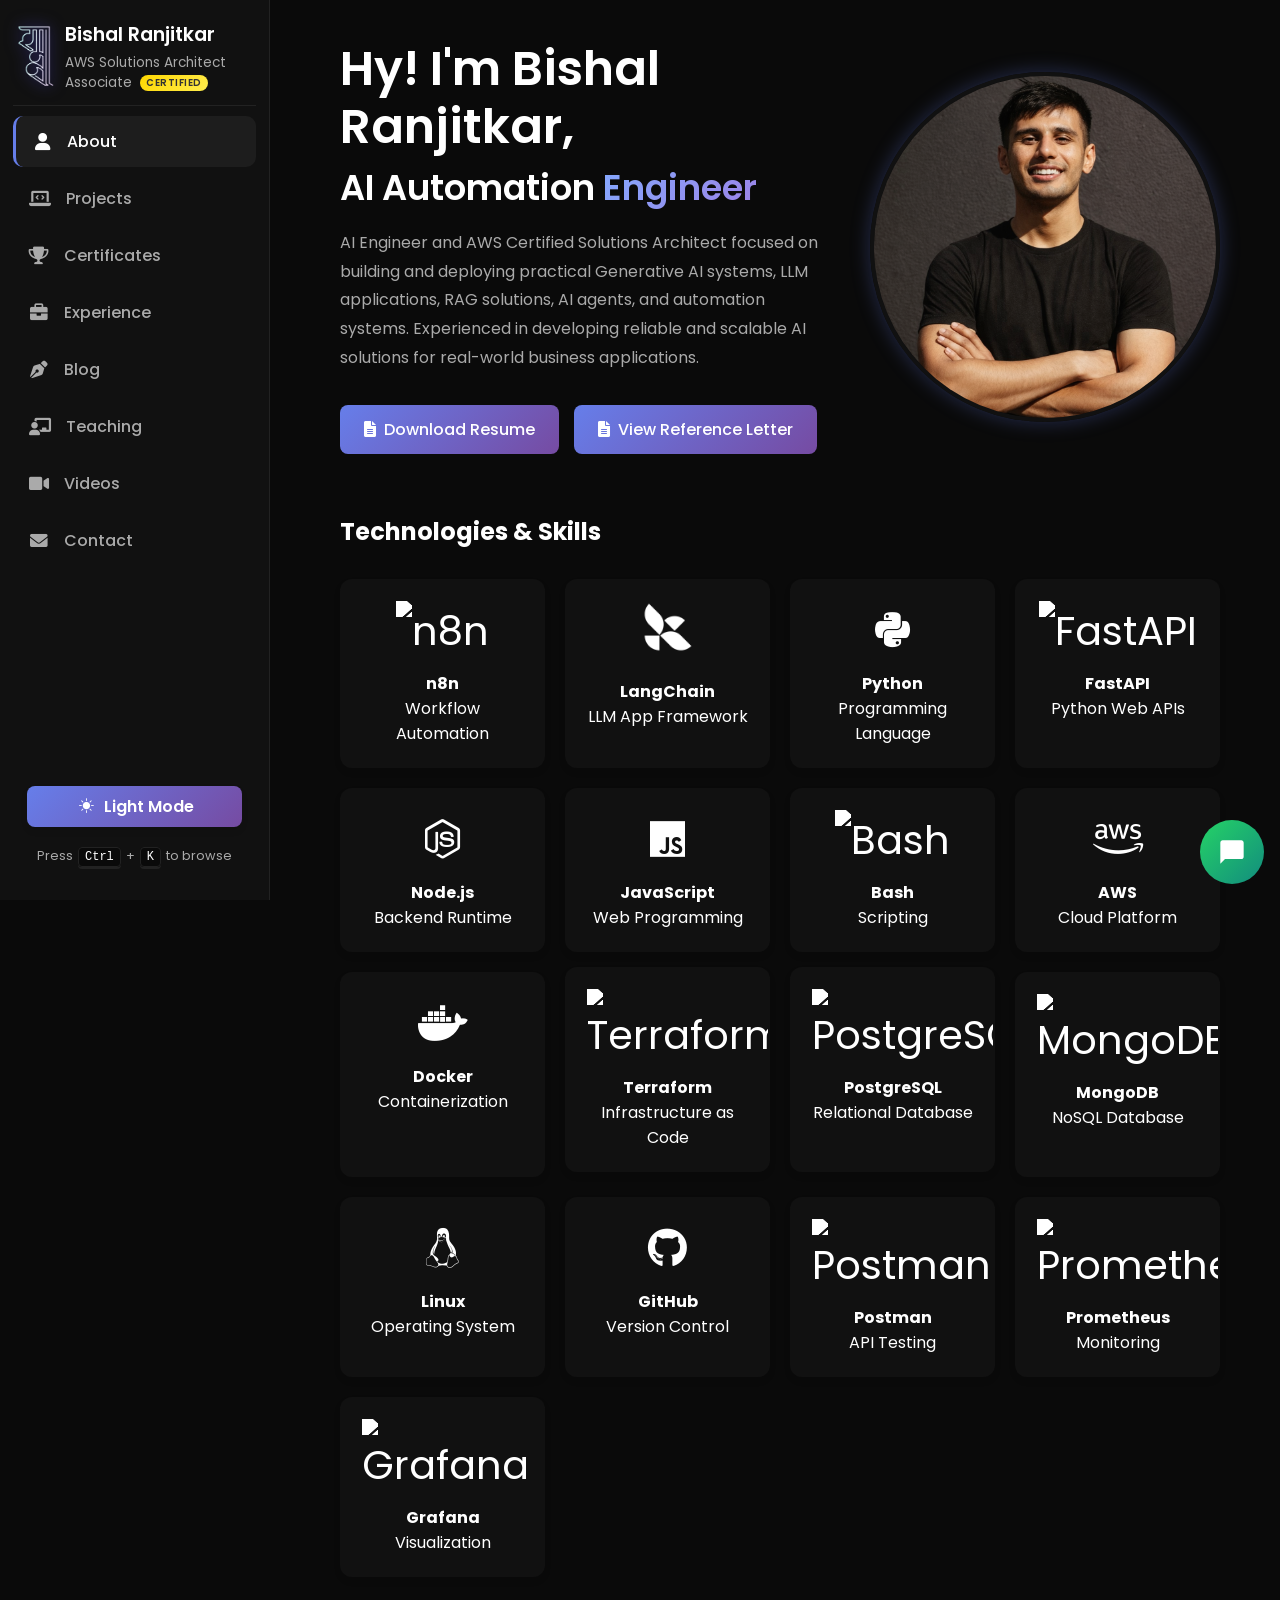
==== commit a77a7f5b: "Replace n8n chat with a Groq widget on the site. Keep the API key out of git and inject it at GitHub" ====
--- a/index.html
+++ b/index.html
@@ -12,7 +12,6 @@
   <link rel="icon" type="image/png" href="images/devops.png" />
   <link rel="stylesheet" href="https://cdnjs.cloudflare.com/ajax/libs/font-awesome/6.0.0-beta3/css/all.min.css" />
   <link rel="stylesheet" href="https://cdn.jsdelivr.net/npm/bootstrap-icons@1.11.3/font/bootstrap-icons.min.css" />
-  <link href="https://cdn.jsdelivr.net/npm/@n8n/chat/dist/style.css" rel="stylesheet" />
   <link rel="stylesheet" href="style.css">
 </head>
 
@@ -239,21 +238,49 @@
     </div>
   </div>
 
-  <script type="module">
-    import { createChat } from 'https://cdn.jsdelivr.net/npm/@n8n/chat/dist/chat.bundle.es.js';
-
-    createChat({
-      webhookUrl: 'https://automation.recruitnepal.com/webhook/30bc5365-c735-4a92-a64c-c45c4dd62fd1/chat',
-      title: 'Chat with Bishal\'s AI',
-      subtitle: 'Ask me anything about my work!',
-      initialMessages: [
-        'Hi there! 👋 I\'m Bishal\'s AI assistant. How can I help you today?'
-      ],
-      showWelcomeScreen: true,
-    });
-  </script>
+  <div class="chat-window-wrapper">
+    <div class="chat-window">
+      <div class="chat-layout">
+        <div class="chat-header">
+          <div class="chat-heading">
+            <h1>Chat with Bishal's AI</h1>
+            <button type="button" class="chat-close-button" aria-label="Close chat">
+              <svg xmlns="http://www.w3.org/2000/svg" width="20" height="20" viewBox="0 0 24 24" fill="none" stroke="currentColor" stroke-width="2" aria-hidden="true">
+                <path d="M18 6L6 18M6 6l12 12" />
+              </svg>
+            </button>
+          </div>
+          <p>Ask me anything about my work!</p>
+        </div>
+        <div class="chat-body">
+          <div class="chat-messages-list"></div>
+        </div>
+        <div class="chat-footer">
+          <form class="chat-input-form" autocomplete="off">
+            <div class="chat-inputs">
+              <textarea class="chat-input-text" rows="1" placeholder="Type your message..." aria-label="Chat message"></textarea>
+              <div class="chat-inputs-controls">
+                <button type="submit" class="chat-input-send-button" aria-label="Send">
+                  <svg xmlns="http://www.w3.org/2000/svg" width="22" height="22" viewBox="0 0 24 24" fill="currentColor" aria-hidden="true">
+                    <path d="M2.01 21L23 12 2.01 3 2 10l15 2-15 2z" />
+                  </svg>
+                </button>
+              </div>
+            </div>
+          </form>
+        </div>
+      </div>
+    </div>
+    <button type="button" class="chat-window-toggle" aria-label="Open chat" aria-expanded="false">
+      <svg xmlns="http://www.w3.org/2000/svg" width="28" height="28" viewBox="0 0 24 24" fill="currentColor" aria-hidden="true">
+        <path d="M20 2H4c-1.1 0-2 .9-2 2v18l4-4h14c1.1 0 2-.9 2-2V4c0-1.1-.9-2-2-2z" />
+      </svg>
+    </button>
+  </div>
+  <div class="chat-label">AI chatbot here! 👋</div>
+  <script src="config.example.js"></script>
+  <script src="chat.js"></script>
   <script src="script.js"></script>
-  <div class="chat-label">AI chatbot here! 👋</div>
 </body>
 
 </html>
--- a/style.css
+++ b/style.css
@@ -43,6 +43,29 @@
   --chat--toggle--background: linear-gradient(135deg, #25D366 0%, #128C7E 100%);
   --chat--toggle--color: #ffffff;
   --chat--font-family: "Poppins", sans-serif;
+  --chat--spacing: 1rem;
+  --chat--border-radius: 0.25rem;
+  --chat--window--width: 400px;
+  --chat--window--height: 600px;
+  --chat--window--bottom: 1rem;
+  --chat--window--right: 1rem;
+  --chat--window--z-index: 9999;
+  --chat--window--border: 1px solid #e6e9f1;
+  --chat--color-light-shade-50: #e6e9f1;
+  --chat--color-light-shade-100: #c2c5cc;
+  --chat--color-typing: #404040;
+  --chat--heading--font-size: 2em;
+  --chat--subtitle--font-size: inherit;
+  --chat--subtitle--line-height: 1.8;
+  --chat--message--font-size: 1rem;
+  --chat--message--padding: 1rem;
+  --chat--message--border-radius: 0.25rem;
+  --chat--message-line-height: 1.5;
+  --chat--message--margin-bottom: 1rem;
+  --chat--messages-list--padding: 1rem;
+  --chat--toggle--size: 64px;
+  --chat--textarea--height: 50px;
+  --chat--input--send--button--color: #25D366;
 }
 
 
@@ -1800,24 +1823,274 @@
   }
 }
 
-/* Target the n8n chat toggle button */
+.chat-window-wrapper {
+  position: fixed;
+  bottom: var(--chat--window--bottom);
+  right: var(--chat--window--right);
+  z-index: var(--chat--window--z-index);
+  max-width: calc(100% - 2rem);
+  max-height: calc(100% - 2rem);
+  display: flex;
+  flex-direction: column;
+  font-family: var(--chat--font-family);
+}
+
+.chat-window-wrapper .chat-window {
+  display: none;
+  width: var(--chat--window--width);
+  height: var(--chat--window--height);
+  max-width: 100%;
+  max-height: calc(100vh - 6rem);
+  margin-bottom: var(--chat--spacing);
+  border: var(--chat--window--border);
+  border-radius: var(--chat--border-radius);
+  background: var(--chat--body--background);
+  overflow: hidden;
+  transform-origin: 100% 100%;
+}
+
+.chat-window-wrapper.is-open .chat-window {
+  display: flex;
+}
+
+.chat-window-wrapper .chat-layout {
+  display: flex;
+  flex-direction: column;
+  flex: 1;
+  width: 100%;
+  height: 100%;
+  background: var(--chat--body--background);
+  color: var(--chat--color-dark);
+}
+
+.chat-window-wrapper .chat-header {
+  padding: var(--chat--spacing);
+  background: var(--chat--header--background);
+  color: var(--chat--header--color);
+  display: flex;
+  flex-direction: column;
+  justify-content: center;
+  gap: 0.4em;
+}
+
+.chat-window-wrapper .chat-heading {
+  display: flex;
+  justify-content: space-between;
+  align-items: center;
+  gap: 0.75rem;
+}
+
+.chat-window-wrapper .chat-header h1 {
+  font-size: var(--chat--heading--font-size);
+  font-weight: 600;
+  line-height: 1.2;
+  color: var(--chat--header--color);
+}
+
+.chat-window-wrapper .chat-header p {
+  font-size: var(--chat--subtitle--font-size);
+  line-height: var(--chat--subtitle--line-height);
+}
+
+.chat-window-wrapper .chat-close-button {
+  cursor: pointer;
+  background: transparent;
+  border: none;
+  color: var(--chat--header--color);
+  display: flex;
+  padding: 4px;
+  flex-shrink: 0;
+}
+
+.chat-window-wrapper .chat-close-button:hover,
+.chat-window-wrapper .chat-close-button:focus-visible {
+  color: #e8fff2;
+}
+
+.chat-window-wrapper .chat-body {
+  background: var(--chat--body--background);
+  flex: 1;
+  min-height: 100px;
+  display: flex;
+  flex-direction: column;
+  overflow-y: auto;
+}
+
+.chat-window-wrapper .chat-messages-list {
+  padding: var(--chat--messages-list--padding);
+  margin-top: auto;
+  display: block;
+}
+
+.chat-window-wrapper .chat-message {
+  max-width: 85%;
+  font-size: var(--chat--message--font-size);
+  padding: var(--chat--message--padding);
+  border-radius: var(--chat--message--border-radius);
+  display: block;
+  overflow: hidden;
+}
+
+.chat-window-wrapper .chat-message + .chat-message {
+  margin-top: var(--chat--message--margin-bottom);
+}
+
+.chat-window-wrapper .chat-message p {
+  line-height: var(--chat--message-line-height);
+  word-wrap: break-word;
+  white-space: pre-wrap;
+}
+
+.chat-window-wrapper .chat-message-from-bot {
+  background-color: var(--chat--message--bot--background);
+  color: var(--chat--message--bot--color);
+  border-bottom-left-radius: 0;
+}
+
+.chat-window-wrapper .chat-message-from-user {
+  background-color: var(--chat--message--user--background);
+  color: var(--chat--message--user--color);
+  border-bottom-right-radius: 0;
+  margin-left: auto;
+}
+
+.chat-window-wrapper .chat-footer {
+  background: var(--chat--footer--background);
+  color: var(--chat--footer--color);
+  border-top: 1px solid var(--chat--color-light-shade-100);
+}
+
+.chat-window-wrapper .chat-input-form {
+  width: 100%;
+}
+
+.chat-window-wrapper .chat-inputs {
+  width: 100%;
+  background: var(--chat--input--container--background);
+  display: flex;
+  align-items: flex-end;
+}
+
+.chat-window-wrapper .chat-input-text {
+  font-family: inherit;
+  font-size: inherit;
+  width: 100%;
+  min-height: var(--chat--textarea--height);
+  height: var(--chat--textarea--height);
+  max-height: 8rem;
+  padding: 0.8rem;
+  resize: none;
+  background: var(--chat--input--background);
+  color: var(--chat--input--text-color);
+  line-height: 1.5;
+  border: none;
+  outline: none;
+}
+
+.chat-window-wrapper .chat-inputs-controls {
+  display: flex;
+}
+
+.chat-window-wrapper .chat-input-send-button {
+  height: var(--chat--textarea--height);
+  width: var(--chat--textarea--height);
+  background: var(--chat--color-white);
+  cursor: pointer;
+  color: var(--chat--input--send--button--color);
+  border: none;
+  border-radius: 16px;
+  margin: 8px;
+  display: inline-flex;
+  justify-content: center;
+  align-items: center;
+}
+
+.chat-window-wrapper .chat-input-send-button:hover:not([disabled]),
+.chat-window-wrapper .chat-input-send-button:focus-visible:not([disabled]) {
+  background: #0000000d;
+}
+
+.chat-window-wrapper .chat-input-send-button[disabled],
+.chat-window-wrapper .chat-input-text:disabled {
+  cursor: not-allowed;
+  opacity: 0.7;
+}
+
+.chat-window-wrapper .chat-message-typing {
+  max-width: 80px;
+  padding: 0.85rem 1rem;
+}
+
+.chat-window-wrapper .chat-message-typing-body {
+  display: flex;
+  justify-content: center;
+  align-items: center;
+}
+
+.chat-window-wrapper .chat-message-typing-circle {
+  background-color: var(--chat--color-typing);
+  border-radius: 50%;
+  width: 10px;
+  height: 10px;
+  margin: 3px;
+  display: block;
+  animation: chat-message-typing-animation-bouncing 0.8s ease-in-out infinite;
+}
+
+.chat-window-wrapper .chat-message-typing-circle:nth-child(2) {
+  animation-delay: 0.333s;
+}
+
+.chat-window-wrapper .chat-message-typing-circle:nth-child(3) {
+  animation-delay: 0.666s;
+}
+
+@keyframes chat-message-typing-animation-bouncing {
+  0%,
+  33% {
+    transform: translateY(0);
+  }
+  50% {
+    transform: translateY(-8px);
+  }
+  100% {
+    transform: translateY(0);
+  }
+}
+
 .chat-window-wrapper .chat-window-toggle {
   background: linear-gradient(135deg, #25D366 0%, #128C7E 100%) !important;
+  color: var(--chat--toggle--color);
+  cursor: pointer;
+  width: var(--chat--toggle--size);
+  height: var(--chat--toggle--size);
+  border: none;
+  border-radius: 50%;
+  margin-left: auto;
+  display: inline-flex;
+  justify-content: center;
+  align-items: center;
   animation: chat-bounce-pulse 3s ease-in-out infinite !important;
   transition: transform 0.3s ease, background 0.3s ease, box-shadow 0.3s ease !important;
 }
 
-/* Pause animation on hover to allow standard hover effects or just for better UX */
-.chat-window-wrapper .chat-window-toggle:hover {
+.chat-window-wrapper .chat-window-toggle:hover,
+.chat-window-wrapper .chat-window-toggle:focus-visible {
   animation-play-state: paused !important;
   transform: scale(1.15) !important;
   background: linear-gradient(135deg, #25D366 0%, #075E54 100%) !important;
   box-shadow: 0 10px 25px rgba(37, 211, 102, 0.8) !important;
 }
 
-/* Hide "Powered by n8n" branding */
 .chat-window-wrapper .chat-window-footer {
   display: none !important;
+}
+
+@media (max-width: 480px) {
+  .chat-window-wrapper .chat-window {
+    width: calc(100vw - 2rem);
+    height: calc(100vh - 7rem);
+  }
 }
 
 /* --- REFINED CHAT TOOLTIP --- */
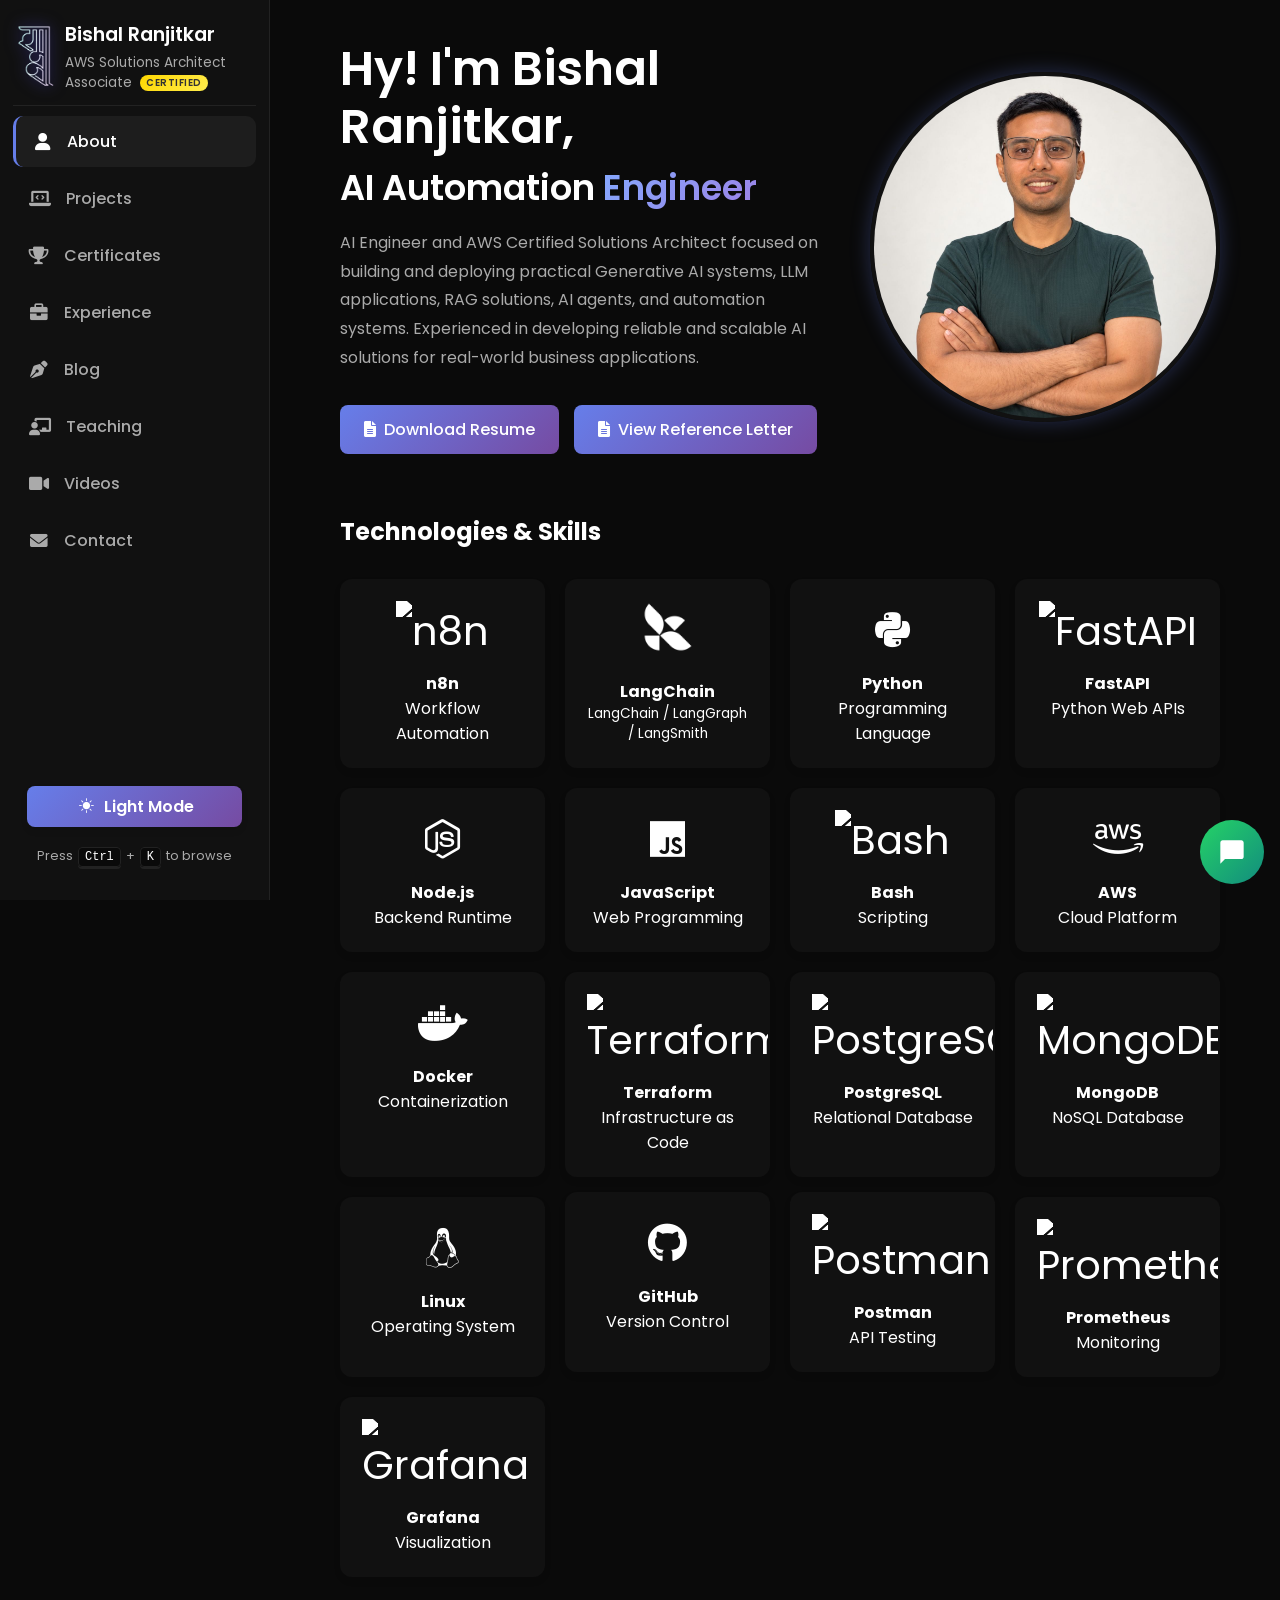
==== commit 3bc1f40d: "new pp" ====
--- a/index.html
+++ b/index.html
@@ -90,7 +90,7 @@
               </a>
             </div>
           </div>
-          <img src="images/bishal.png" alt="Bishal Ranjitkar" class="hero-image" />
+          <img src="images/bishal.jpeg" alt="Bishal Ranjitkar" class="hero-image" />
         </div>
 
         <div class="skills-section">
--- a/style.css
+++ b/style.css
@@ -510,6 +510,10 @@
   object-fit: contain;
 }
 
+.skill-card[data-skill="langchain"] p {
+  font-size: 0.85rem;
+}
+
 .modal-icon img.langchain-icon {
   width: 88px;
   height: 88px;
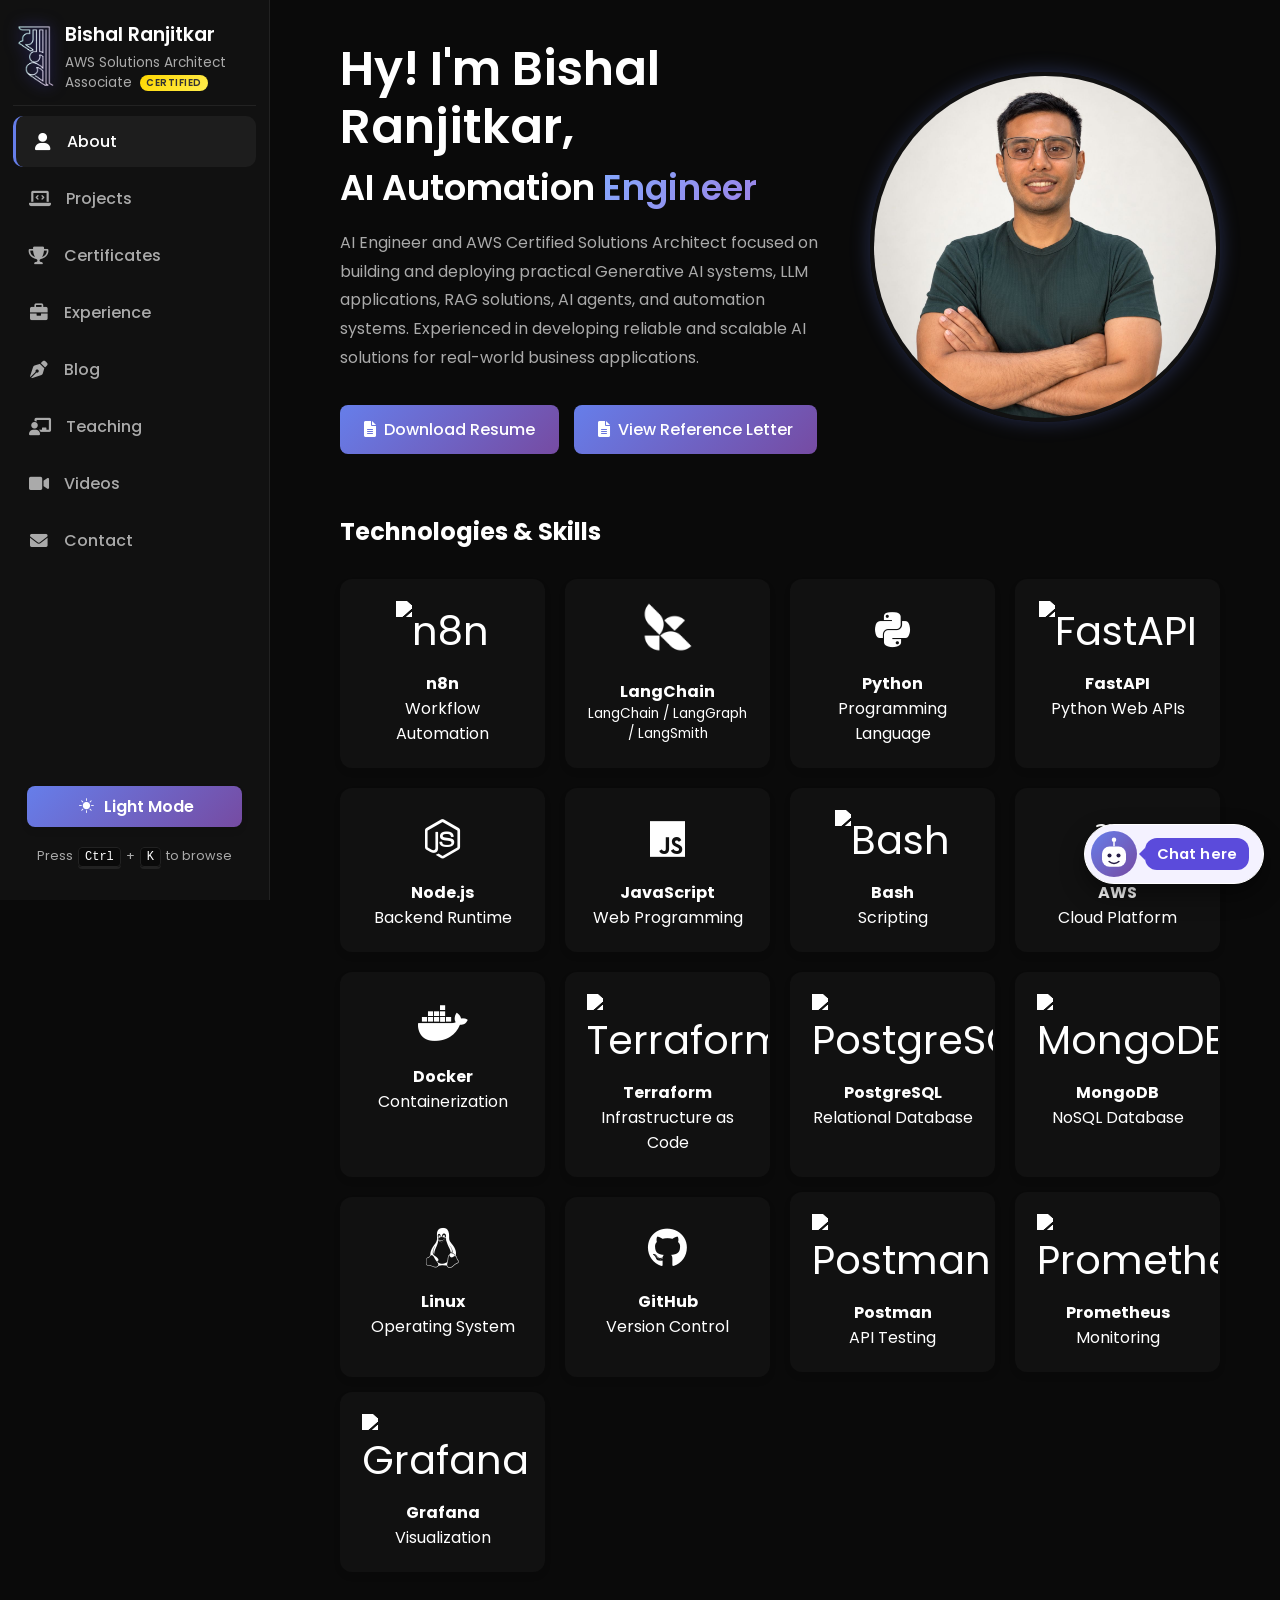
==== commit eb3277e1: "chatbot theme change" ====
--- a/index.html
+++ b/index.html
@@ -271,13 +271,20 @@
         </div>
       </div>
     </div>
-    <button type="button" class="chat-window-toggle" aria-label="Open chat" aria-expanded="false">
-      <svg xmlns="http://www.w3.org/2000/svg" width="28" height="28" viewBox="0 0 24 24" fill="currentColor" aria-hidden="true">
-        <path d="M20 2H4c-1.1 0-2 .9-2 2v18l4-4h14c1.1 0 2-.9 2-2V4c0-1.1-.9-2-2-2z" />
-      </svg>
+    <button type="button" class="chat-window-toggle" aria-label="Chat here" aria-expanded="false">
+      <span class="chat-launcher-bot" aria-hidden="true">
+        <svg xmlns="http://www.w3.org/2000/svg" width="36" height="36" viewBox="0 0 48 48" fill="none">
+          <circle class="bot-antenna-dot" cx="24" cy="5" r="3" fill="#ffffff" />
+          <path d="M24 8v5" stroke="currentColor" stroke-width="2" stroke-linecap="round" />
+          <rect x="8" y="14" width="32" height="27" rx="10" fill="currentColor" />
+          <circle class="bot-eye" cx="18" cy="26" r="2.7" fill="#241b45" />
+          <circle class="bot-eye bot-eye-late" cx="30" cy="26" r="2.7" fill="#241b45" />
+          <path d="M17.5 34c1.8 1.7 4 2.5 6.5 2.5s4.7-.8 6.5-2.5" stroke="#241b45" stroke-width="2" stroke-linecap="round" />
+        </svg>
+      </span>
+      <span class="chat-launcher-say">Chat here</span>
     </button>
   </div>
-  <div class="chat-label">AI chatbot here! 👋</div>
   <script src="config.example.js"></script>
   <script src="chat.js"></script>
   <script src="script.js"></script>
--- a/style.css
+++ b/style.css
@@ -19,6 +19,12 @@
   --text-gradient: linear-gradient(135deg, #84a9ff 0%, #9c82e6 100%);
   --card-hover-shadow: rgba(118, 75, 162, 0.5);
   --button-text: #fff;
+  --chat-launcher-bg: #f4f2ff;
+  --chat-launcher-border: #ffffff;
+  --chat-launcher-shadow: rgba(0, 0, 0, 0.45);
+  --chat-launcher-say-bg: #5b4bdb;
+  --chat-launcher-say-color: #ffffff;
+  --chat-launcher-focus: #c4b5fd;
   /*
    * Chat UI stays light in both site themes.
    * Hardcoded so dark mode site colors do not leak into the widget.
@@ -82,6 +88,12 @@
   --text-gradient: var(--accent-gradient);
   --card-hover-shadow: rgba(79, 70, 229, 0.2);
   --button-text: #fff;
+  --chat-launcher-bg: #312e81;
+  --chat-launcher-border: #6366f1;
+  --chat-launcher-shadow: rgba(49, 46, 129, 0.28);
+  --chat-launcher-say-bg: #ffffff;
+  --chat-launcher-say-color: #312e81;
+  --chat-launcher-focus: #4f46e5;
 }
 
 body {
@@ -1811,19 +1823,26 @@
   }
 }
 
-/* --- CHAT ICON ANIMATIONS --- */
-@keyframes chat-bounce-pulse {
-  0% {
-    transform: translateY(0) scale(1);
-    box-shadow: 0 5px 15px rgba(37, 211, 102, 0.4);
+/* --- CHAT LAUNCHER --- */
+@keyframes chat-bot-bob {
+  0%,
+  100% {
+    transform: translateY(0);
   }
   50% {
-    transform: translateY(-12px) scale(1.1);
-    box-shadow: 0 20px 35px rgba(37, 211, 102, 0.6);
-  }
+    transform: translateY(-3px);
+  }
+}
+
+@keyframes chat-bot-blink {
+  0%,
+  42%,
+  48%,
   100% {
-    transform: translateY(0) scale(1);
-    box-shadow: 0 5px 15px rgba(37, 211, 102, 0.4);
+    transform: scaleY(1);
+  }
+  45% {
+    transform: scaleY(0.12);
   }
 }
 
@@ -2063,27 +2082,85 @@
 }
 
 .chat-window-wrapper .chat-window-toggle {
-  background: linear-gradient(135deg, #25D366 0%, #128C7E 100%) !important;
-  color: var(--chat--toggle--color);
+  align-self: flex-end;
+  background: var(--chat-launcher-bg) !important;
+  color: #ffffff;
   cursor: pointer;
-  width: var(--chat--toggle--size);
-  height: var(--chat--toggle--size);
-  border: none;
-  border-radius: 50%;
+  width: auto;
+  height: auto;
+  border: 1px solid var(--chat-launcher-border);
+  border-radius: 999px;
   margin-left: auto;
+  padding: 6px 14px 6px 6px;
   display: inline-flex;
   justify-content: center;
   align-items: center;
-  animation: chat-bounce-pulse 3s ease-in-out infinite !important;
-  transition: transform 0.3s ease, background 0.3s ease, box-shadow 0.3s ease !important;
+  gap: 8px;
+  box-shadow: 0 10px 24px var(--chat-launcher-shadow);
+  transition: transform 0.2s ease, box-shadow 0.2s ease, background 0.2s ease !important;
 }
 
 .chat-window-wrapper .chat-window-toggle:hover,
 .chat-window-wrapper .chat-window-toggle:focus-visible {
-  animation-play-state: paused !important;
-  transform: scale(1.15) !important;
-  background: linear-gradient(135deg, #25D366 0%, #075E54 100%) !important;
-  box-shadow: 0 10px 25px rgba(37, 211, 102, 0.8) !important;
+  transform: translateY(-2px);
+  box-shadow: 0 14px 28px var(--chat-launcher-shadow) !important;
+}
+
+.chat-window-wrapper .chat-window-toggle:focus-visible {
+  outline: 2px solid var(--chat-launcher-focus);
+  outline-offset: 3px;
+}
+
+.chat-launcher-bot {
+  width: 46px;
+  height: 46px;
+  border-radius: 50%;
+  display: inline-flex;
+  justify-content: center;
+  align-items: center;
+  flex-shrink: 0;
+  background: var(--accent-gradient);
+  color: #ffffff;
+  animation: chat-bot-bob 2.6s ease-in-out infinite;
+}
+
+.chat-launcher-bot .bot-eye {
+  transform-box: fill-box;
+  transform-origin: center;
+  animation: chat-bot-blink 4.2s ease-in-out infinite;
+}
+
+.chat-launcher-bot .bot-eye-late {
+  animation-delay: 0.08s;
+}
+
+.chat-launcher-say {
+  position: relative;
+  background: var(--chat-launcher-say-bg);
+  color: var(--chat-launcher-say-color);
+  font-family: var(--chat--font-family);
+  font-size: 0.92rem;
+  font-weight: 600;
+  line-height: 1;
+  letter-spacing: 0.01em;
+  padding: 9px 12px;
+  border-radius: 12px;
+  white-space: nowrap;
+}
+
+.chat-launcher-say::before {
+  content: "";
+  position: absolute;
+  left: -6px;
+  top: 50%;
+  transform: translateY(-50%);
+  border-top: 6px solid transparent;
+  border-bottom: 6px solid transparent;
+  border-right: 6px solid var(--chat-launcher-say-bg);
+}
+
+.chat-window-wrapper.is-open .chat-window-toggle {
+  display: none;
 }
 
 .chat-window-wrapper .chat-window-footer {
@@ -2097,58 +2174,18 @@
   }
 }
 
-/* --- REFINED CHAT TOOLTIP --- */
-.chat-label {
-  position: fixed;
-  bottom: 28px;
-  right: 85px;
-  background: white;
-  color: #128C7E;
-  padding: 6px 14px;
-  border-radius: 12px;
-  font-size: 0.8rem;
-  font-weight: 600;
-  box-shadow: 0 4px 15px rgba(0,0,0,0.15);
-  z-index: 10000;
-  white-space: nowrap;
-  pointer-events: none;
-  opacity: 0;
-  transform: translateX(10px);
-  transition: opacity 0.3s ease, transform 0.3s ease;
-  border: 1.5px solid #25D366;
-  font-family: 'Poppins', sans-serif;
-}
-
-/* Tooltip arrow/tail */
-.chat-label::after {
-  content: '';
-  position: absolute;
-  top: 50%;
-  right: -6px;
-  transform: translateY(-50%) rotate(45deg);
-  width: 10px;
-  height: 10px;
-  background: white;
-  border-right: 1.5px solid #25D366;
-  border-top: 1.5px solid #25D366;
-}
-
-/* Show on launcher hover / focus via JS */
-.chat-label.visible {
-  opacity: 1;
-  transform: translateX(0);
-}
-
-/* Stay hidden while the chat panel is open */
-.chat-label.chat-open {
-  opacity: 0;
-  transform: translateX(10px);
-}
-
-/* Hide chat label on mobile to keep it clean */
 @media (max-width: 480px) {
-  .chat-label {
-    display: none;
+  .chat-launcher-say {
+    font-size: 0.84rem;
+    padding: 8px 10px;
+  }
+}
+
+@media (prefers-reduced-motion: reduce) {
+  .chat-launcher-bot,
+  .chat-launcher-bot .bot-eye,
+  .chat-launcher-bot .bot-eye-late {
+    animation: none;
   }
 }
 
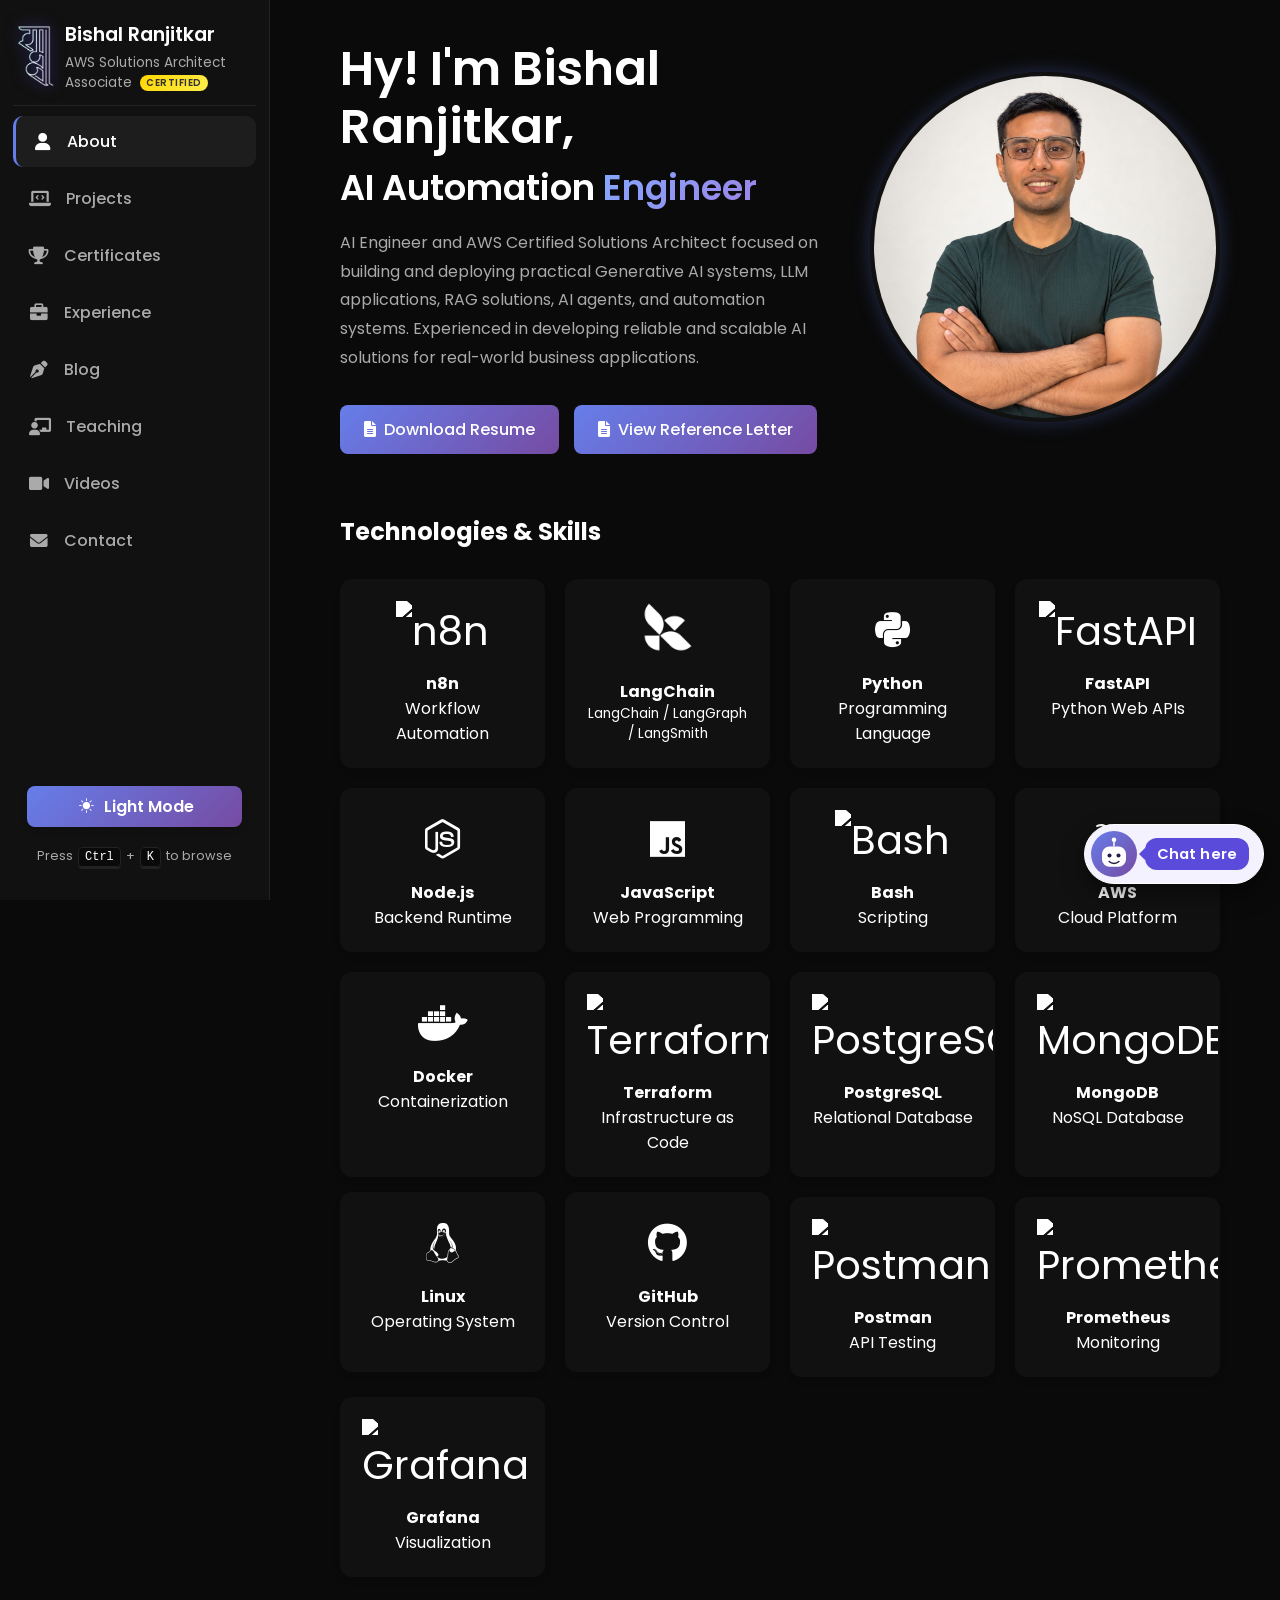
==== commit 6527758e: "few necessary changes" ====
--- a/index.html
+++ b/index.html
@@ -12,7 +12,7 @@
   <link rel="icon" type="image/png" href="images/devops.png" />
   <link rel="stylesheet" href="https://cdnjs.cloudflare.com/ajax/libs/font-awesome/6.0.0-beta3/css/all.min.css" />
   <link rel="stylesheet" href="https://cdn.jsdelivr.net/npm/bootstrap-icons@1.11.3/font/bootstrap-icons.min.css" />
-  <link rel="stylesheet" href="style.css">
+  <link rel="stylesheet" href="style.css?v=5">
 </head>
 
 <body>
@@ -243,7 +243,7 @@
       <div class="chat-layout">
         <div class="chat-header">
           <div class="chat-heading">
-            <h1>Chat with Bishal's AI</h1>
+            <h1>Chat with Bishal's AI Assistant</h1>
             <button type="button" class="chat-close-button" aria-label="Close chat">
               <svg xmlns="http://www.w3.org/2000/svg" width="20" height="20" viewBox="0 0 24 24" fill="none" stroke="currentColor" stroke-width="2" aria-hidden="true">
                 <path d="M18 6L6 18M6 6l12 12" />
@@ -254,6 +254,13 @@
         </div>
         <div class="chat-body">
           <div class="chat-messages-list"></div>
+          <div class="chat-suggestions">
+            <p class="chat-suggestions-label">Try a question</p>
+            <button type="button" class="chat-suggestion">What do you do?</button>
+            <button type="button" class="chat-suggestion">What is your AWS certificate?</button>
+            <button type="button" class="chat-suggestion">What projects have you built?</button>
+            <button type="button" class="chat-suggestion">How can I contact you?</button>
+          </div>
         </div>
         <div class="chat-footer">
           <form class="chat-input-form" autocomplete="off">
@@ -286,7 +293,7 @@
     </button>
   </div>
   <script src="config.example.js"></script>
-  <script src="chat.js"></script>
+  <script src="chat.js?v=5"></script>
   <script src="script.js"></script>
 </body>
 
--- a/style.css
+++ b/style.css
@@ -1933,7 +1933,7 @@
 .chat-window-wrapper .chat-body {
   background: var(--chat--body--background);
   flex: 1;
-  min-height: 100px;
+  min-height: 0;
   display: flex;
   flex-direction: column;
   overflow-y: auto;
@@ -1941,8 +1941,68 @@
 
 .chat-window-wrapper .chat-messages-list {
   padding: var(--chat--messages-list--padding);
-  margin-top: auto;
-  display: block;
+  flex: 0 0 auto;
+  display: flex;
+  flex-direction: column;
+}
+
+.chat-window-wrapper .chat-suggestions {
+  display: flex;
+  flex-direction: column;
+  align-items: stretch;
+  gap: 10px;
+  padding: 0 1rem 1rem;
+}
+
+.chat-window-wrapper .chat-suggestions-label {
+  margin: 0 0 2px;
+  font-size: 0.8rem;
+  font-weight: 600;
+  color: #128c7e;
+}
+
+.chat-window-wrapper .chat-suggestion {
+  appearance: none;
+  width: 100%;
+  text-align: left;
+  font-family: var(--chat--font-family);
+  font-size: 0.95rem;
+  font-weight: 600;
+  line-height: 1.3;
+  color: #0f6b5c;
+  background: #ffffff;
+  border: 1.5px solid #25d366;
+  border-radius: 14px;
+  padding: 12px 14px;
+  cursor: pointer;
+  transition: background 0.2s ease, transform 0.2s ease;
+}
+
+.chat-window-wrapper .chat-suggestion:hover,
+.chat-window-wrapper .chat-suggestion:focus-visible {
+  background: #e9fbf1;
+  transform: translateY(-1px);
+}
+
+.chat-window-wrapper .chat-suggestion:focus-visible {
+  outline: 2px solid #128c7e;
+  outline-offset: 2px;
+}
+
+.chat-window-wrapper .chat-suggestion:disabled {
+  cursor: not-allowed;
+  opacity: 0.7;
+}
+
+@media (prefers-reduced-motion: reduce) {
+  .chat-window-wrapper .chat-suggestion {
+    transition: none;
+  }
+
+  .chat-window-wrapper .chat-suggestion:hover,
+  .chat-window-wrapper .chat-suggestion:focus-visible {
+    transform: none;
+  }
 }
 
 .chat-window-wrapper .chat-message {
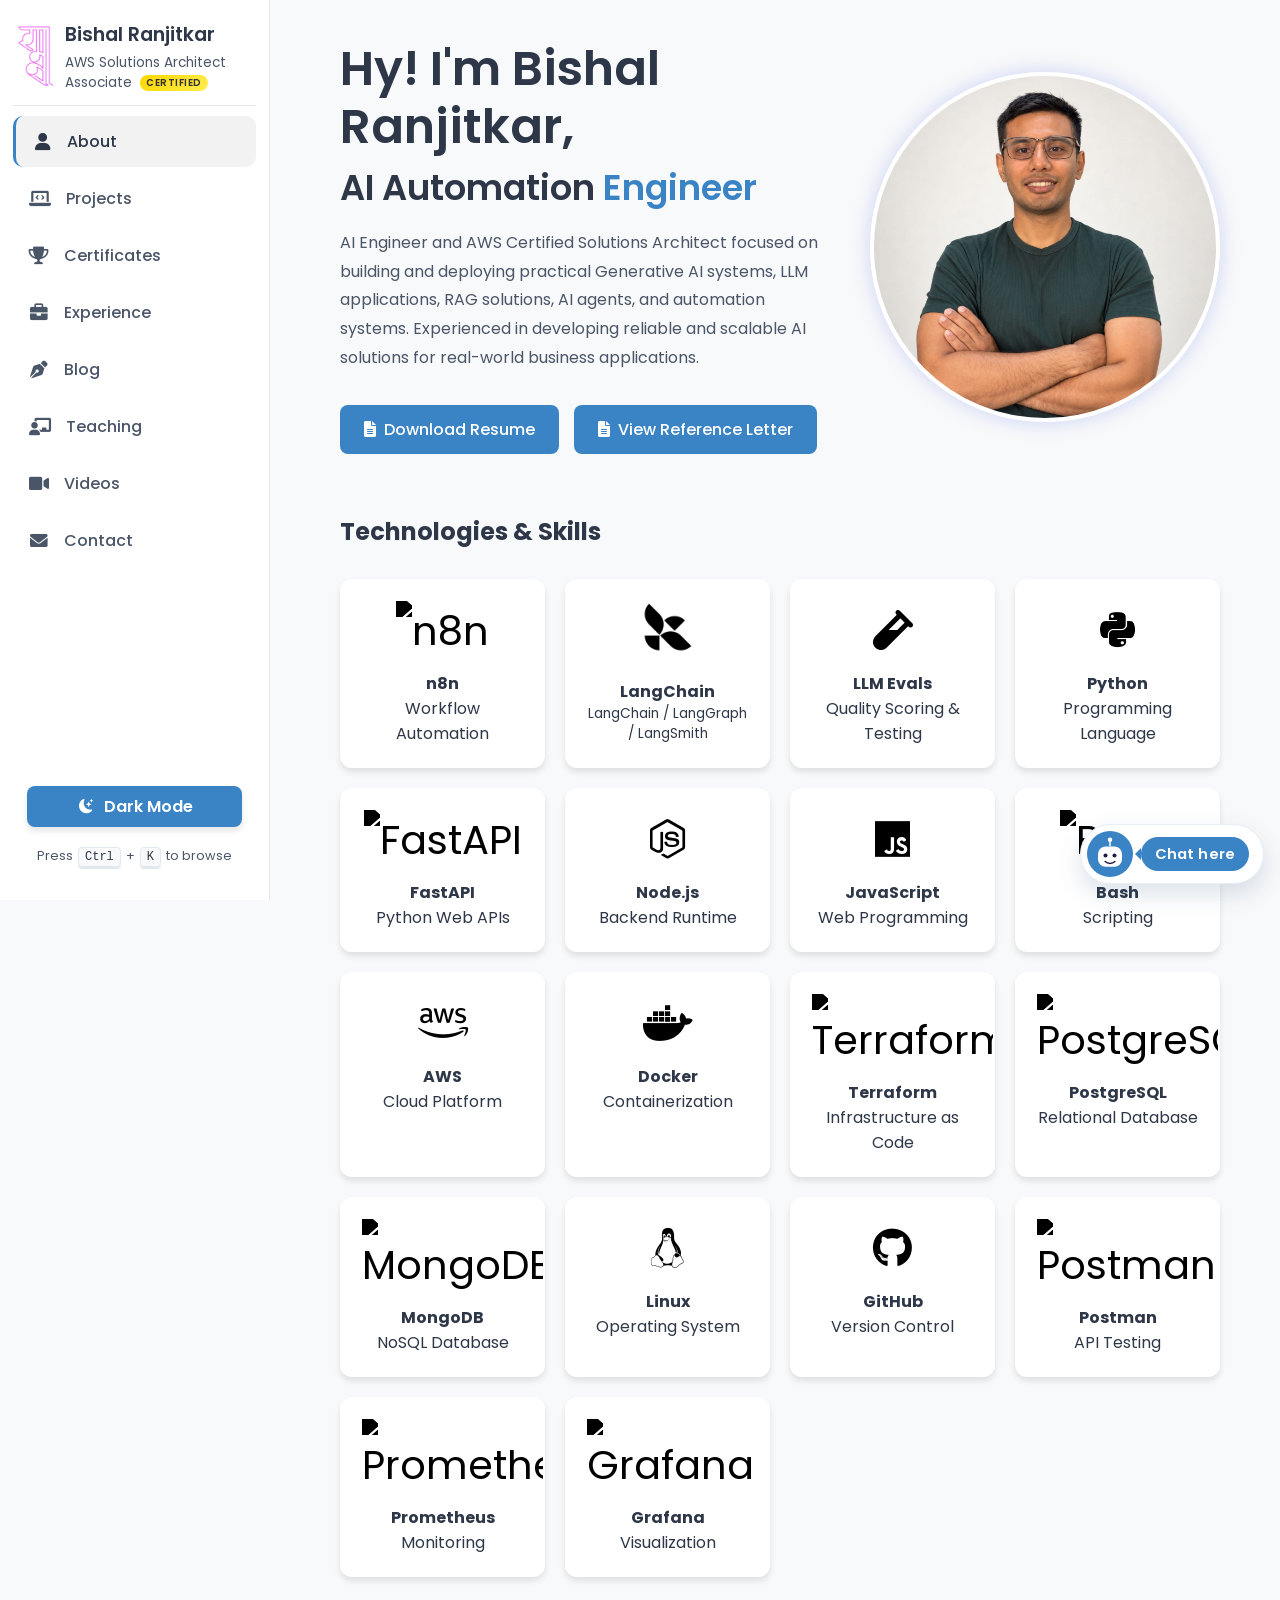
==== commit 52b73a84: "new changes" ====
--- a/index.html
+++ b/index.html
@@ -1,5 +1,5 @@
 <!DOCTYPE html>
-<html lang="en" data-theme="dark">
+<html lang="en" data-theme="light">
 
 <head>
   <meta charset="UTF-8" />
@@ -12,7 +12,7 @@
   <link rel="icon" type="image/png" href="images/devops.png" />
   <link rel="stylesheet" href="https://cdnjs.cloudflare.com/ajax/libs/font-awesome/6.0.0-beta3/css/all.min.css" />
   <link rel="stylesheet" href="https://cdn.jsdelivr.net/npm/bootstrap-icons@1.11.3/font/bootstrap-icons.min.css" />
-  <link rel="stylesheet" href="style.css?v=5">
+  <link rel="stylesheet" href="style.css?v=7">
 </head>
 
 <body>
@@ -58,8 +58,8 @@
       </div>
 
       <div class="nav-item" id="theme-toggle">
-        <i class="bi bi-brightness-high-fill icon"></i>
-        <span id="theme-text">Light Mode</span>
+        <i class="bi bi-moon-stars-fill icon"></i>
+        <span id="theme-text">Dark Mode</span>
       </div>
 
       <div class="sidebar-footer">
--- a/style.css
+++ b/style.css
@@ -25,6 +25,7 @@
   --chat-launcher-say-bg: #5b4bdb;
   --chat-launcher-say-color: #ffffff;
   --chat-launcher-focus: #c4b5fd;
+  --chat-launcher-bot-bg: var(--accent-gradient);
   /*
    * Chat UI stays light in both site themes.
    * Hardcoded so dark mode site colors do not leak into the widget.
@@ -82,18 +83,19 @@
   --border-color: #e2e8f0;
   --text-color: #2d3748;
   --secondary-text: #4a5568;
-  --highlight-color: #4f46e5;
+  --highlight-color: #3a84c6;
   /* In Light Mode, Text matches Button exactly */
-  --accent-gradient: linear-gradient(135deg, #4f46e5 0%, #7c3aed 100%);
-  --text-gradient: var(--accent-gradient);
-  --card-hover-shadow: rgba(79, 70, 229, 0.2);
+  --accent-gradient: #3a84c6;
+  --text-gradient: #3a84c6;
+  --card-hover-shadow: rgba(58, 132, 198, 0.2);
   --button-text: #fff;
-  --chat-launcher-bg: #312e81;
-  --chat-launcher-border: #6366f1;
-  --chat-launcher-shadow: rgba(49, 46, 129, 0.28);
-  --chat-launcher-say-bg: #ffffff;
-  --chat-launcher-say-color: #312e81;
-  --chat-launcher-focus: #4f46e5;
+  --chat-launcher-bg: #ffffff;
+  --chat-launcher-border: #e6eef6;
+  --chat-launcher-shadow: rgba(37, 78, 122, 0.16);
+  --chat-launcher-say-bg: #3a84c6;
+  --chat-launcher-say-color: #ffffff;
+  --chat-launcher-focus: #3a84c6;
+  --chat-launcher-bot-bg: #3a84c6;
 }
 
 body {
@@ -267,9 +269,11 @@
   font-size: 0.9rem;
 }
 
-[data-theme="light"] #theme-toggle:hover {
-  background: var(--accent-gradient);
+[data-theme="light"] #theme-toggle:hover,
+[data-theme="light"] .btn-primary:hover {
+  background: #3a84c6;
   color: #fff;
+  box-shadow: 0 5px 15px rgba(58, 132, 198, 0.4);
 }
 
 /* --- SIDEBAR FOOTER (CTRL + K Hint) --- */
@@ -2179,7 +2183,7 @@
   justify-content: center;
   align-items: center;
   flex-shrink: 0;
-  background: var(--accent-gradient);
+  background: var(--chat-launcher-bot-bg);
   color: #ffffff;
   animation: chat-bot-bob 2.6s ease-in-out infinite;
 }
@@ -2206,6 +2210,11 @@
   padding: 9px 12px;
   border-radius: 12px;
   white-space: nowrap;
+}
+
+[data-theme="light"] .chat-launcher-say {
+  border-radius: 999px;
+  padding: 10px 14px;
 }
 
 .chat-launcher-say::before {
